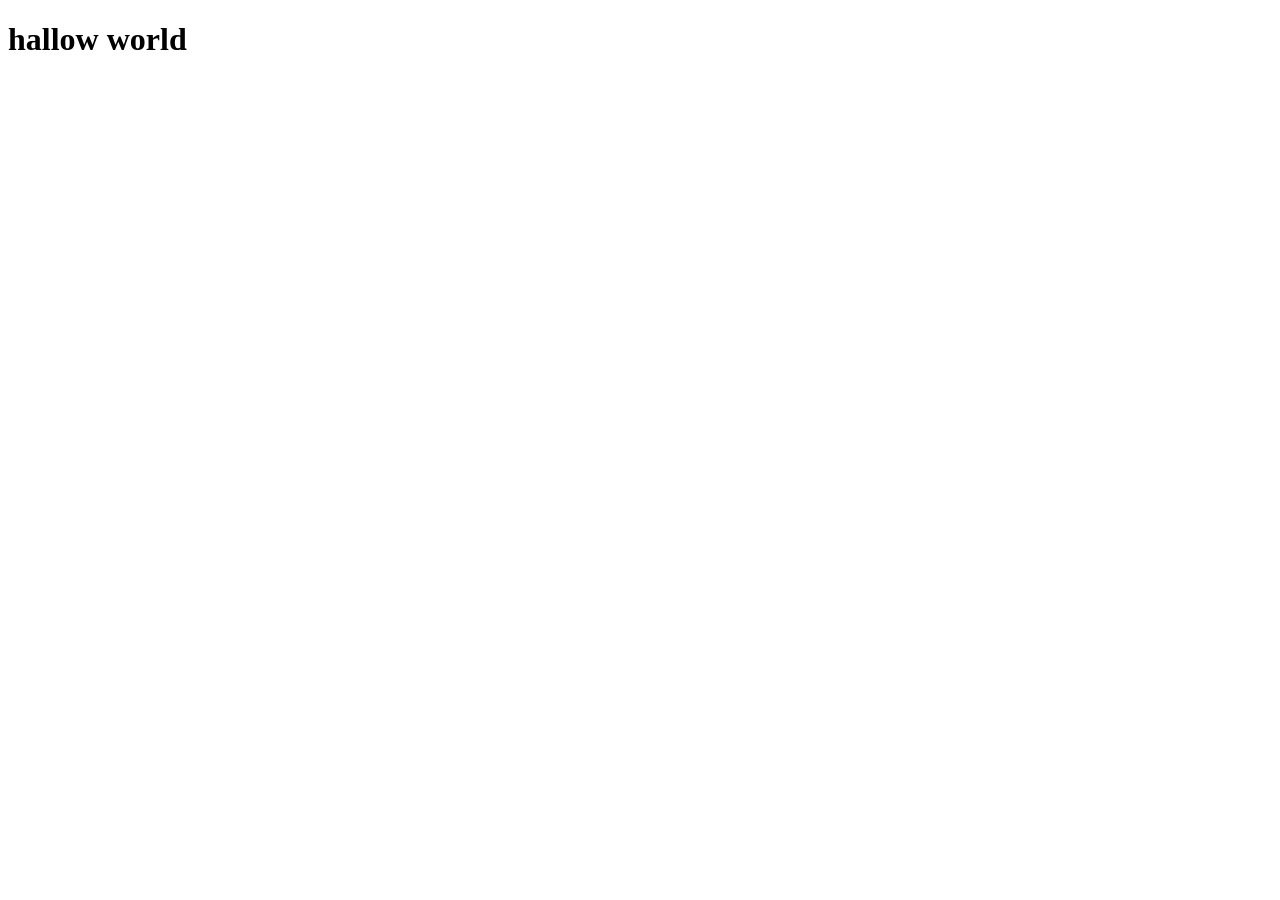
==== index.html @ f66acc3c "null" ====
<!DOCTYPE html>
<html lang="en">
<head>
    <meta charset="UTF-8">
    <meta name="viewport" content="width=device-width, initial-scale=1.0">
    <title>Document</title>
</head>
<body>
    <h1>hallow world
    </h1>
</body>
</html>
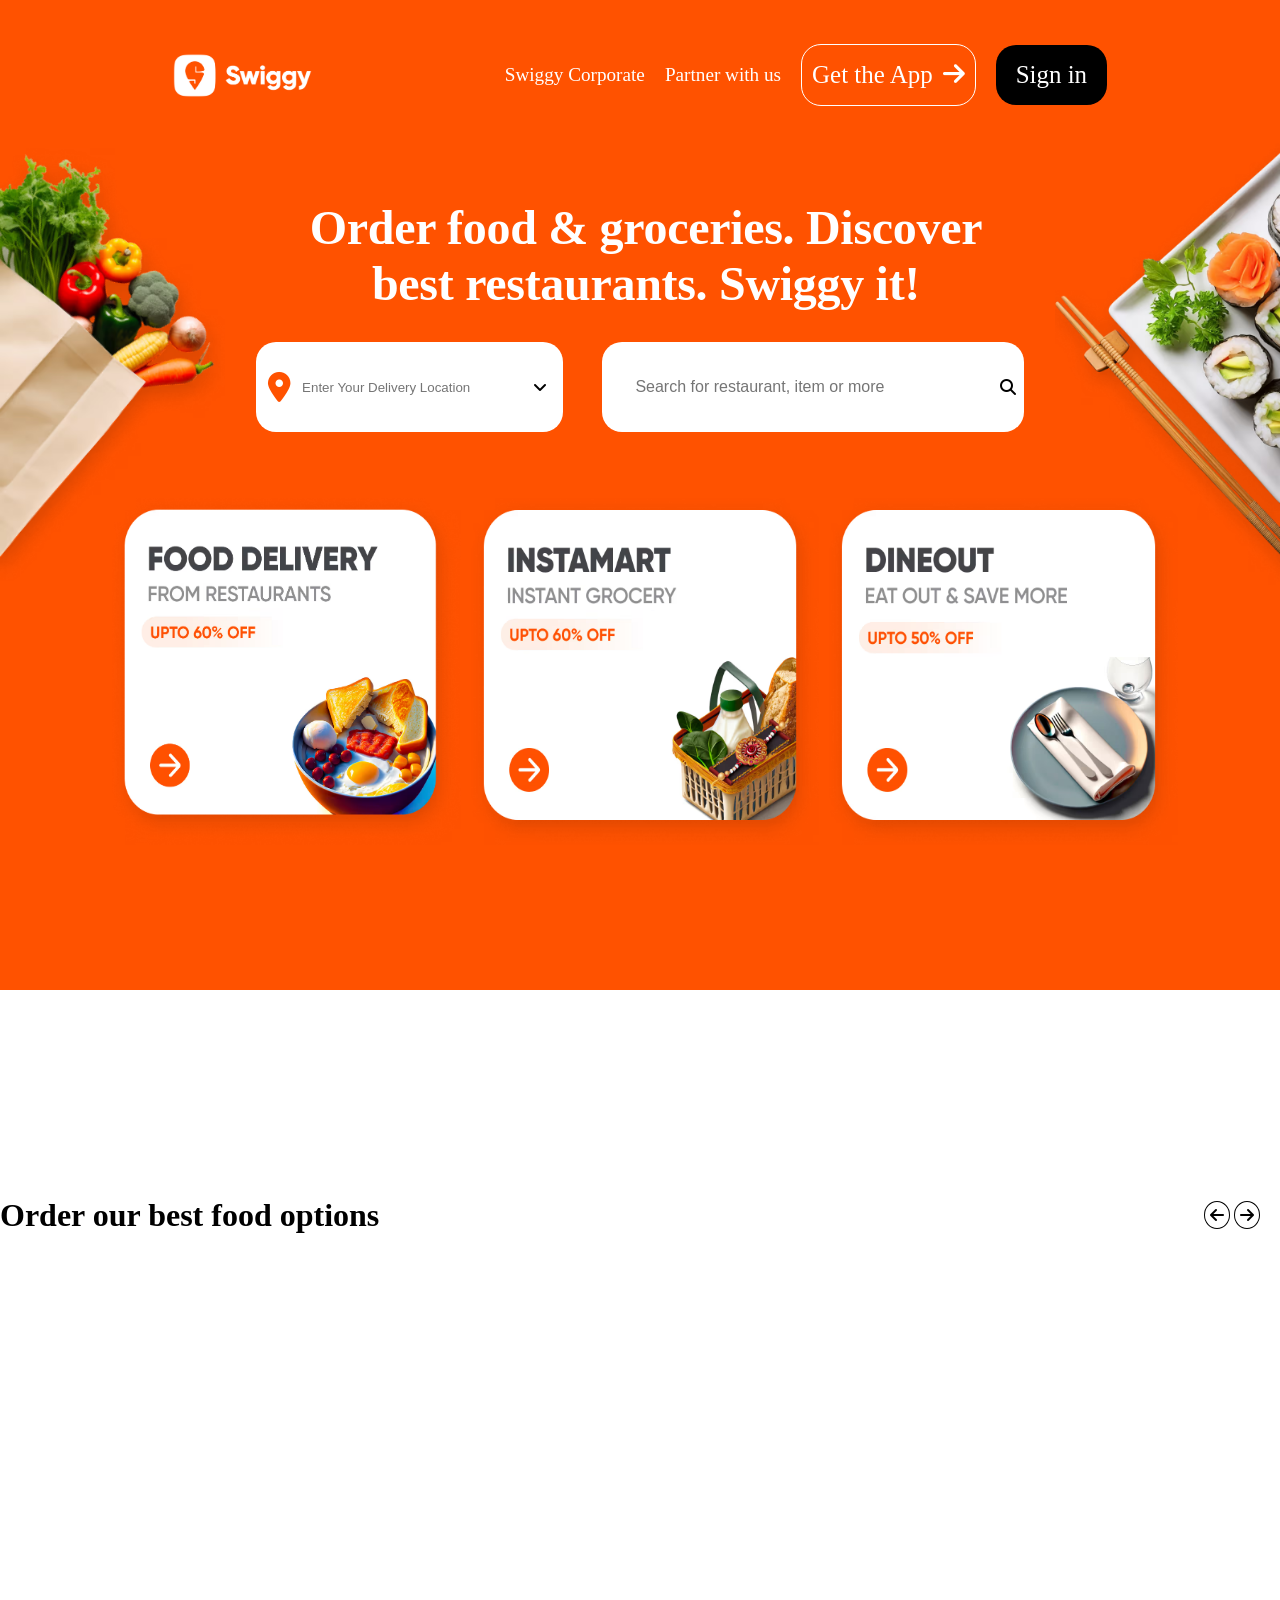
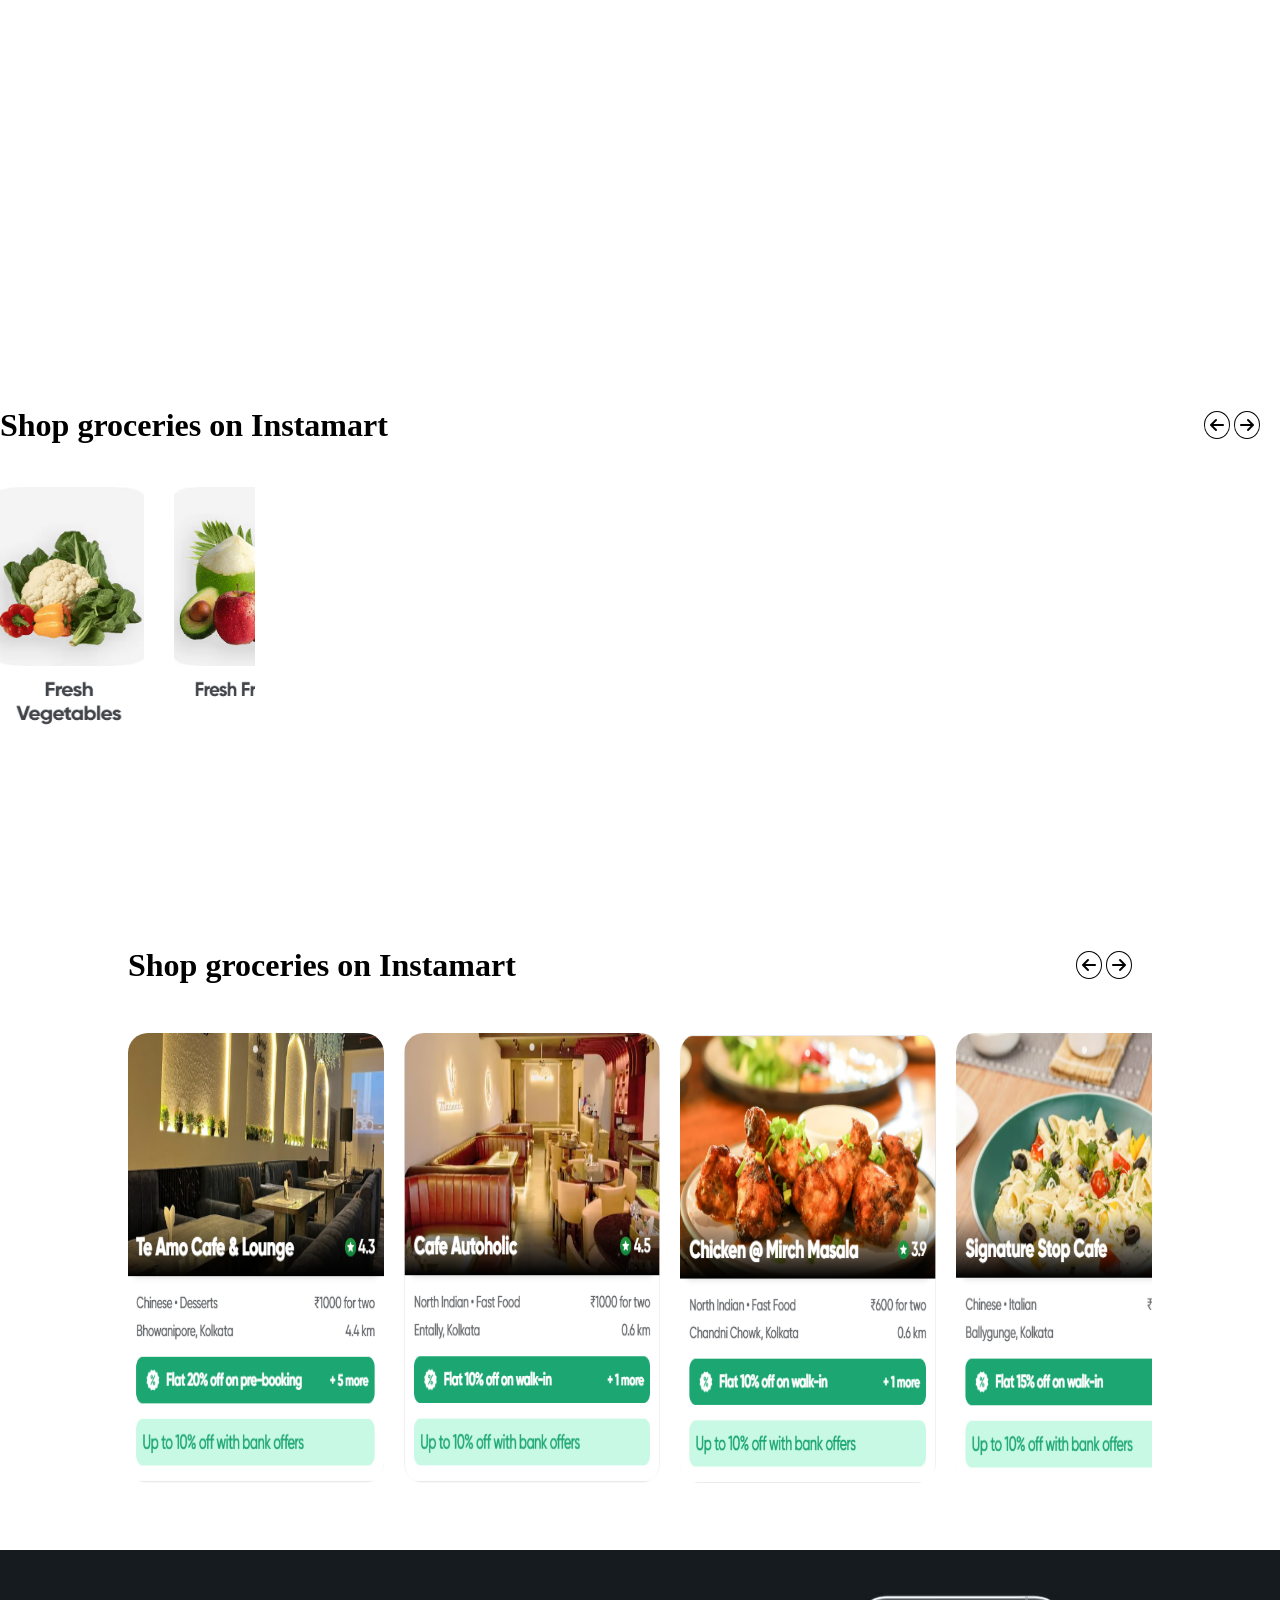
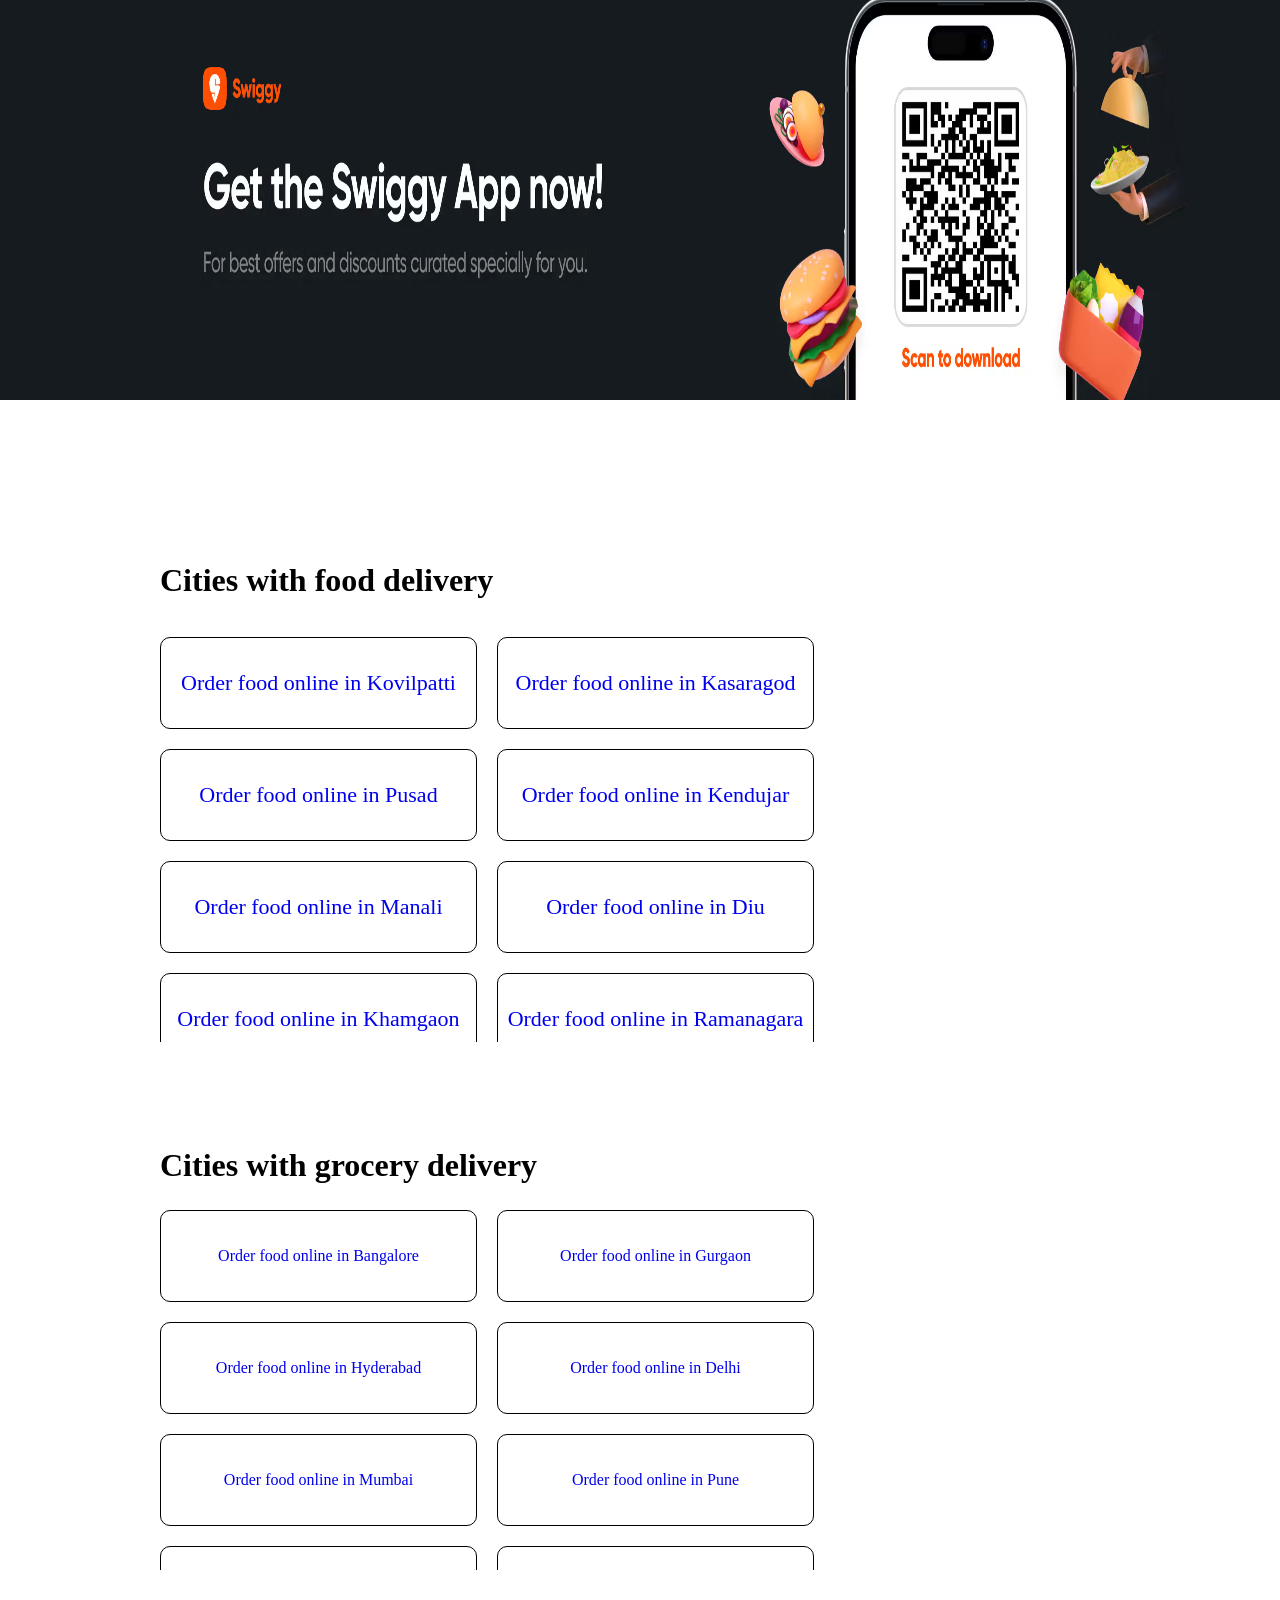
==== commit 1ed4cb87: "update" ====
--- a/index.html
+++ b/index.html
@@ -1,12 +1,1586 @@
 <!DOCTYPE html>
 <html lang="en">
+
 <head>
     <meta charset="UTF-8">
     <meta name="viewport" content="width=device-width, initial-scale=1.0">
-    <title>Document</title>
+    <title>Home page</title>
+    <link rel="stylesheet" href="Style.css">
+    <link rel="stylesheet" href="https://cdnjs.cloudflare.com/ajax/libs/font-awesome/6.7.2/css/all.min.css"
+        integrity="sha512-Evv84Mr4kqVGRNSgIGL/F/aIDqQb7xQ2vcrdIwxfjThSH8CSR7PBEakCr51Ck+w+/U6swU2Im1vVX0SVk9ABhg=="
+        crossorigin="anonymous" referrerpolicy="no-referrer" />
 </head>
+
 <body>
-    <h1>hallow world
-    </h1>
+    <header>
+        <div class="nav">
+            <a href="">
+                <div class="index_nav_left">
+                    <img src="Image1/swiggy_logo_white.avif" alt="swiggy_logo">
+                </div>
+                <div class="index_nav_right">
+                    <a href="#Swiggy Corporate">Swiggy Corporate</a>
+                    <a href="#Partner with us">Partner with us</a>
+                    <a href="" id="index_nav_right_left_1">Get the App <span id="index_nav_right_right_1"><i
+                                class="fa-solid fa-arrow-right"></i></span></a>
+                    <a href="" id="index_nav_right_2">Sign in</a>
+                </div>
+            </a>
+        </div>
+        <div class="main_containt">
+            <div class="main_containt_1">
+                Order food & groceries. Discover best restaurants. Swiggy it!
+            </div>
+
+        </div>
+        <div class="main_container">
+            <div class="main_container_left">
+                <div class="main_container_left1_logo">
+                    <i class="fa-solid fa-location-dot"></i>
+                </div>
+                <div class="main_container_left2">
+                    <input type="text" placeholder="Enter Your Delivery Location">
+                </div>
+                <div class="main_container_left3">
+                    <i class="fa-solid fa-angle-down"></i>
+                </div>
+
+            </div>
+            <div class="main_container_right">
+                <div class="main_contaier_right_left">
+                    <a href="#"><input type="text" placeholder="Search for restaurant, item or more"></a>
+                </div>
+                <div class="main_contaier_right_right">
+                    <i class="fa-solid fa-magnifying-glass"></i>
+                </div>
+            </div>
+        </div>
+        <div class="header_down_main_container">
+            <a href="#">
+                <div class="header_down_container1">
+                    <img src="Image1/Food delevery1.avif" alt="Food delevery">
+                </div>
+            </a>
+            <a href="#">
+                <div class="header_down_container2">
+                    <img src="Image1/Instamart.avif" alt="Instamart">
+                </div>
+            </a>
+            <a href="#">
+                <div class="header_down_container3">
+                    <img src="Image1/Dineout.avif" alt="Dineout">
+                </div>
+            </a>
+
+        </div>
+        <div class="header_main">
+            <div class="header_main_left">
+                <img src="Image1/Header-main1.avif" alt="header_main_left">
+            </div>
+            <div class="header_main_right">
+                <img src="Image1/Header-main2.avif" alt="header_main-right">
+            </div>
+        </div>
+    </header>
+    <div class="order">
+        <div class="order_our">
+            <div class="order_our_left">
+                <h1>Order our best food options</h1>
+            </div>
+            <div class="order_our_right">
+                <span id="order_our_right_left"><i class="fa-solid fa-arrow-left"></i></span>
+                <span id="order_our_right_right"><i class="fa-solid fa-arrow-right"></i></span>
+
+            </div>
+        </div>
+        <div class="product">
+            <div class="product1">
+                <a href="#">
+                    <div class="dessert">
+                        <img src="Image1/Desserts.jpg" alt="Desserts">
+                    </div>
+                </a>
+                <a href="#">
+                    <div class="biriyani">
+                        <img src="Image1/Biriyani.jpg" alt="Biriyari">
+                    </div>
+                </a>
+                <a href="#">
+                    <div class="Rolls">
+                        <img src="Image1/Rolls.jpg" alt="Rools">
+                    </div>
+                </a>
+                <a href="#">
+                    <div class="Chisnis">
+                        <img src="Image1/Chinese.jpg" alt="Chisnis">
+                    </div>
+                </a>
+                <a href="#">
+                    <div class="cake">
+                        <img src="Image1/Cake.png" alt="cake">
+                    </div>
+                </a>
+                <a href="#">
+                    <div class="pizza">
+                        <img src="Image1/Pizza.png" alt="pizza">
+                    </div>
+                </a>
+                <a href="#">
+                    <div class="north_indian">
+                        <img src="Image1/North_Indian.png" alt="north_indian">
+                    </div>
+                </a>
+                <a href="#">
+                    <div class="south_indian">
+                        <img src="Image1/South_Indian.png" alt="south_indian">
+                    </div>
+                </a>
+                <a href="#">
+                    <div class="burger">
+                        <img src="Image1/Burger.jpg" alt="burger">
+                    </div>
+                </a>
+                <a href="#">
+                    <div class="shawarma">
+                        <img src="Image1/shawarma.png" alt="shawarma">
+                    </div>
+                </a>
+
+            </div>
+            <div class="product2">
+                <a href="#">
+                    <div class="Ice_Cream">
+                        <img src="Image1/Ice_Cream.png" alt="Ice_Cream">
+                    </div>
+                </a>
+                <a href="#">
+                    <div class="momo">
+                        <img src="Image1/Momo.png" alt="momo">
+                    </div>
+                </a>
+                <a href="#">
+                    <div class="pasta">
+                        <img src="Image1/Pasta.png" alt="pasta">
+                    </div>
+                </a>
+                <a href="#">
+                    <div class="paratha">
+                        <img src="Image1/Paratha.png" alt="paratha">
+                    </div>
+                </a>
+                <a href="#">
+                    <div class="dosa">
+                        <img src="Image1/Dosa.png" alt="dosa">
+                    </div>
+                </a>
+                <a href="#">
+                    <div class="salad">
+                        <img src="Image1/Salad.png" alt="salad">
+                    </div>
+                </a>
+                <a href="#">
+                    <div class="kachdi">
+                        <img src="Image1/Khachdi.jpg" alt="kachdi">
+                    </div>
+                </a>
+                <a href="#">
+                    <div class="vada">
+                        <img src="Image1/Vada.jpg" alt="vada">
+                    </div>
+                </a>
+                <a href="#">
+                    <div class="idli">
+                        <img src="Image1/Idli.png" alt="idli">
+                    </div>
+                </a>
+                <a href="#">
+                    <div class="rasgulla">
+                        <img src="Image1/Rasgulla.png" alt="rasgulla">
+                    </div>
+                </a>
+            </div>
+
+        </div>
+    </div>
+    <div class="shop">
+        <div class="shop_groceries">
+            <div class="shop_groceries_left">
+                <h1>Shop groceries on Instamart</h1>
+            </div>
+            <div class="shop_groceries_right">
+                <span id="shop_groceries_right_left"><i class="fa-solid fa-arrow-left"></i></span>
+                <span id="shop_groceries_right_right"><i class="fa-solid fa-arrow-right"></i></span>
+            </div>
+        </div>
+        <div class="instamart">
+            <div class="instamart_1">
+                <a href="#">
+                    <div class="fresh_vegetables">
+                        <img src="Image2/Fresh_vegetables.png" alt="fresh_vegetables">
+                    </div>
+                </a>
+                <a href="#">
+                    <div class="fresh_fruits">
+                        <img src="Image2/Fresh_fruits.png" alt="fresh_fruits">
+                    </div>
+                </a>
+                <a href="#">
+                    <div class="dairy_bread_and_eggs">
+                        <img src="Image2/Dairy_bread_and_eggs.png" alt="dairy_bread_and_eggs">
+                    </div>
+                </a>
+                <a href="#">
+                    <div class="rice_atta_and_dals">
+                        <img src="Image2/Rice_atta_and_dals.png" alt="rice_atta_and_dals">
+                    </div>
+                </a>
+                <a href="#">
+                    <div class="masalas_and_dry_fruits">
+                        <img src="Image2/Masalas_and_dry_fruits.png" alt="masalas_and_dry_fruits">
+                    </div>
+                </a>
+                <a href="#">
+                    <div class="oils_and_ghee">
+                        <img src="Image2/Oils_and_ghee.png" alt="oils_and_ghee">
+                    </div>
+                </a>
+                <a href="#">
+                    <div class="munchies">
+                        <img src="Image2/Munchies.png" alt="munchies">
+                    </div>
+                </a>
+                <a href="#">
+                    <div class="sweet_tooth">
+                        <img src="Image2/Sweet_tooth.png" alt="sweet_tooth">
+                    </div>
+                </a>
+                <a href="#">
+                    <div class="cold_drinks_and_juices">
+                        <img src="Image2/Cold_drinks_and_juices.png" alt="cold_drinks_and_juices">
+                    </div>
+                </a>
+                <a href="#">
+                    <div class="biscuits_and_cakes">
+                        <img src="Image2/Biscuits_and_cakes.png" alt="biscuits_and_cakes">
+                    </div>
+                </a>
+                <a href="#">
+                    <div class="instant_and_frozen_food">
+                        <img src="Image2/Instant_and_frozen_food.png" alt="instant_and_frozen_food">
+                    </div>
+                </a>
+                <a href="#">
+                    <div class="meat_and_seafood">
+                        <img src="Image2/Meat_and_seafood.png" alt="meat_and_seafood">
+                    </div>
+                </a>
+                <a href="#">
+                    <div class="cereals_and_breakfast">
+                        <img src="Image2/Cereals_and_breakfast.png" alt="cereals_and_breakfast">
+                    </div>
+                </a>
+                <a href="#">
+                    <div class="sauces_and_spreads">
+                        <img src="Image2/Sauces_and_spreads.png" alt="sauces_and_spreads">
+                    </div>
+                </a>
+                <a href="#">
+                    <div class="tea_coffee_and_more cooon">
+                        <img src="Image2/Tea_coffee_and_more.png" alt="tea_coffee_and_more">
+                    </div>
+                </a>
+                <a href="#">
+                    <div class="cleaning_essentials">
+                        <img src="Image2/Cleaning_essentials.png" alt="cleaning_essentials">
+                    </div>
+                </a>
+                <a href="#">
+                    <div class="pharma_and_hygiene">
+                        <img src="Image2/Pharma_and_hygiene.png" alt="pharma_and_hygiene">
+                    </div>
+                </a>
+                <a href="#">
+                    <div class="bath_body_and_hair">
+                        <img src="Image2/Bath_body_and_hair.png" alt="bath_body_and_hair">
+                    </div>
+                </a>
+                <a href="#">
+                    <div class="paan_corner">
+                        <img src="Image2/Paan_corner.png" alt="paan_corner">
+                    </div>
+                </a>
+                <a href="#">
+                    <div class="home_and_kitchen">
+                        <img src="Image2/Home_and_kitchen.png" alt="home_and_kitchen">
+                    </div>
+                </a>
+                <a href="#">
+                    <div class="office_and_electricals">
+                        <img src="Image2/Office_and_electricals.png" alt="office_and_electricals">
+                    </div>
+                </a>
+                <a href="#">
+                    <div class="baby_care">
+                        <img src="Image2/baby_care.png" alt="baby_care">
+                    </div>
+                </a>
+                <a href="#">
+                    <div class="pet_supplies">
+                        <img src="Image2/pet_supplies.png" alt="pet_supplies">
+                    </div>
+                </a>
+                <a href="#">
+                    <div class="beauty_and_grooming">
+                        <img src="Image2/Beauty_and_grooming.png" alt="beauty_and_grooming">
+                    </div>
+                </a>
+            </div>
+        </div>
+    </div>
+    <div class="discover">
+        <div class="restaurants">
+            <div class="discover_best">
+                <div class="discover_best_left">
+                    <h1>Shop groceries on Instamart</h1>
+                </div>
+                <div class="discover_best_right">
+                    <span id="discover_best_right_left"><i class="fa-solid fa-arrow-left"></i></span>
+                    <span id="discover_best_right_right"><i class="fa-solid fa-arrow-right"></i></span>
+                </div>
+            </div>
+            <div class="doneout">
+
+                <div class="dineout_1">
+                    <a href="#">
+                        <div class="te_amo_cafe_lounge">
+                            <img src="Image3/te_amo_cafe&lounge.png" alt="te_amo_cafe_lounge">
+                        </div>
+                    </a>
+                    <a href="#">
+                        <div class="cafe_autoholic">
+                            <img src="Image3/cafe_autoholic.png" alt="cafe_autoholic">
+                        </div>
+                    </a>
+                    <a href="#">
+                        <div class="chicken_mirch_masala">
+                            <img src="Image3/chicken@mirch_masala.png" alt="chicken_mirch_masala">
+                        </div>
+                    </a>
+                    <a href="#">
+                        <div class="signature_stop_cafe">
+                            <img src="Image3/signature_stop_cafe.png" alt="signature_stop_cafe">
+                        </div>
+                    </a>
+                    <a href="#">
+                        <div class="wokao">
+                            <img src="Image3/wokao.png" alt="wokao">
+                        </div>
+                    </a>
+                    <a href="#">
+                        <div class="usha_dawn_of_bengali">
+                            <img src="Image3/usha_dawn_of_bengali.png" alt="usha_dawn_of_bengali">
+                        </div>
+                    </a>
+                    <a href="#">
+                        <div class="ali_one_restaurant">
+                            <img src="Image3/ali_one_restaurant.png" alt="ali_one_restaurant">
+                        </div>
+                    </a>
+                    <a href="#">
+                        <div class="the_sugarr_and_spice">
+                            <img src="Image3/the_sugarr_and_spice.png" alt="the_sugarr_and_spice">
+                        </div>
+                    </a>
+                    <a href="#">
+                        <div class="burgerizzer">
+                            <img src="Image3/burgerizzer.png" alt="burgerizzer">
+                        </div>
+                    </a>
+                    <a href="#">
+                        <div class="nyc_times_square">
+                            <img src="Image3/nyc_times_square.png" alt="nyc_times_square">
+                        </div>
+                    </a>
+                    <a href="#">
+                        <div class="tall_tales">
+                            <img src="Image3/yail_tales.png" alt="tall_tales">
+                        </div>
+                    </a>
+                    <a href="#">
+                        <div class="hola">
+                            <img src="Image3/hola.png" alt="hola">
+                        </div>
+                    </a>
+                    <a href="#">
+                        <div class="lenin_crusises">
+                            <img src="Image3/lenin_crusises.png" alt="lenin_crusises">
+                        </div>
+                    </a>
+                    <a href="#">
+                        <div class="panvham_er_adday">
+                            <img src="Image3/panvham_er_adday.png" alt="panvham_er_adday">
+                        </div>
+                    </a>
+                    <a href="#">
+                        <div class="vedanta">
+                            <img src="Image3/vedanta.png" alt="vedanta">
+                        </div>
+                    </a>
+                    <a href="#">
+                        <div class="zahtar">
+                            <img src="Image3/zahtar.png" alt="zahtar">
+                        </div>
+                    </a>
+                    <a href="#">
+                        <div class="spice_it_idis_hote">
+                            <img src="Image3/spice_it_idis_hotel.png" alt="spice_it_idis_hote">
+                        </div>
+                    </a>
+                    <a href="#">
+                        <div class="afterhours_pub">
+                            <img src="Image3/afterhours_pub.png" alt="afterhours_pub">
+                        </div>
+                    </a>
+                    <a href="#">
+                        <div class="rendezbous_hotel_monotel">
+                            <img src="Image3/rendezbous_hotel_monotel.png" alt="rendezbous_hotel_monotel">
+                        </div>
+                    </a>
+                    <a href="#">
+                        <div class="vertex_fairfieid_by_marriott">
+                            <img src="Image3/vertex_fairfieid_by_marriott.png" alt="vertex_fairfieid_by_marriott">
+                        </div>
+                    </a>
+                    <a href="#">
+                        <div class="fiy_kouzina">
+                            <img src="Image3/fiy_kouzina.png" alt="fiy_kouzina">
+                        </div>
+                    </a>
+                    <a href="#">
+                        <div class="la_poinoz_pizza">
+                            <img src="Image3/la_poino'z_pizza.png" alt="la_poinoz_pizza">
+                        </div>
+                    </a>
+                    <a href="#">
+                        <div class="masala_wok_bar_kitchen">
+                            <img src="Image3/masala_wok_bar&kitchen.png" alt="masala_wok_bar_kitchen">
+                        </div>
+                    </a>
+                    <a href="#">
+                        <div class="pa_pa_ya">
+                            <img src="Image3/pa_pa_ya.png" alt="pa_pa_ya">
+                        </div>
+                    </a>
+                    <a href="#">
+                        <div class="tasty_treat">
+                            <img src="Image3/tasty_treat.png" alt="tasty_treat">
+                        </div>
+                    </a>
+                    <a href="#">
+                        <div class="momo_raja">
+                            <img src="Image3/momo_raja.png" alt="momo_raja">
+                        </div>
+                    </a>
+                    <a href="#">
+                        <div class="craft_coffee_experience">
+                            <img src="Image3/craft_coffee_experience.png" alt="craft_coffee_experience">
+                        </div>
+                    </a>
+                    <a href="#">
+                        <div class="the_buffelt">
+                            <img src="Image3/the_buffelt.png" alt="the_buffelt">
+                        </div>
+                    </a>
+                    <a href="#">
+                        <div class="aami_bangali">
+                            <img src="Image3/aami_bangali.png" alt="aami_bangali">
+                        </div>
+                    </a>
+                    <a href="#">
+                        <div class="pawan_putra">
+                            <img src="Image3/pawan_putra.png" alt="pawan_putra">
+                        </div>
+                    </a>
+
+                </div>
+            </div>
+        </div>
+    </div>
+    <div class="App_download_banner">
+        <img src="Image1/App_download_banner.avif" alt="App_download_banner">
+    </div>
+    <div class="food_delivery">
+        <div class="food_delivery_top">
+            <h1>Cities with food delivery</h1>
+        </div>
+        <div class="food_delivery_buttom">
+            <!-- <a href="#"><div class="food_delivery_buttom_container">Order food online in Bangalore</div></a>
+            <a href="#"><div class="food_delivery_buttom_container">Order food online in Gurgaon</div></a>
+            <a href="#"><div class="food_delivery_buttom_container">Order food online in Hyderabad</div></a>
+            <a href="#"><div class="food_delivery_buttom_container">Order food online in Delhi</div></a>
+            <a href="#"><div class="food_delivery_buttom_container">Order food online in Mumbai</div></a>
+            <a href="#"><div class="food_delivery_buttom_container">Order food online in Pune</div></a>
+            <a href="#"><div class="food_delivery_buttom_container">Order food online in Kolkata</div></a>
+            <a href="#"><div class="food_delivery_buttom_container">Order food online in Chennai</div></a>
+            <a href="#"><div class="food_delivery_buttom_container">Order food online in Ahmedabad</div></a>
+            <a href="#"><div class="food_delivery_buttom_container">Order food online in Chandigarh</div></a>
+            <a href="#"><div class="food_delivery_buttom_container">Order food online in Jaipur</div></a>
+            <a href="#"><div class="food_delivery_buttom_container">Order food online in Coimbatare</div></a>
+            <a href="#"><div class="food_delivery_buttom_container">Order food online in kochi</div></a>
+            <a href="#"><div class="food_delivery_buttom_container">Order food online in lucknow</div></a>
+            <a href="#"><div class="food_delivery_buttom_container">Order food online in Nagpur</div></a>
+            <a href="#"><div class="food_delivery_buttom_container">Order food online in Vadodara</div></a>
+            <a href="#"><div class="food_delivery_buttom_container">Order food online in Indore</div></a>
+            <a href="#"><div class="food_delivery_buttom_container">Order food online in Guwahati</div></a>
+            <a href="#"><div class="food_delivery_buttom_container">Order food online in Vizag</div></a>
+            <a href="#"><div class="food_delivery_buttom_container">Order food online in Surat</div></a>
+            <a href="#"><div class="food_delivery_buttom_container">Order food online in Dehradun</div></a>
+            <a href="#"><div class="food_delivery_buttom_container">Order food online in Nodia</div></a>
+            <a href="#"><div class="food_delivery_buttom_container">Order food online in Ludhiana</div></a>
+            <a href="#"><div class="food_delivery_buttom_container">Order food online in Trichy</div></a>
+            <a href="#"><div class="food_delivery_buttom_container">Order food online in Vajayawada</div></a>
+            <a href="#"><div class="food_delivery_buttom_container">Order food online in Kanpur</div></a>
+            <a href="#"><div class="food_delivery_buttom_container">Order food online in Mysore</div></a>
+            <a href="#"><div class="food_delivery_buttom_container">Order food online in Nashik</div></a>
+            <a href="#"><div class="food_delivery_buttom_container">Order food online in Udaipur</div></a>
+            <a href="#"><div class="food_delivery_buttom_container">Order food online in Pondicherry</div></a>
+            <a href="#"><div class="food_delivery_buttom_container">Order food online in Agra</div></a>
+            <a href="#"><div class="food_delivery_buttom_container">Order food online in Aurangabad</div></a>
+            <a href="#"><div class="food_delivery_buttom_container">Order food online in Jalandhar</div></a>
+            <a href="#"><div class="food_delivery_buttom_container">Order food online in Kota</div></a>
+            <a href="#"><div class="food_delivery_buttom_container">Order food online in Madurai</div></a>
+            <a href="#"><div class="food_delivery_buttom_container">Order food online in Allahabad</div></a>
+            <a href="#"><div class="food_delivery_buttom_container">Order food online in Manipal</div></a>
+            <a href="#"><div class="food_delivery_buttom_container">Order food online in Amritsa</div></a>
+            <a href="#"><div class="food_delivery_buttom_container">Order food online in Bareilly</div></a>
+            <a href="#"><div class="food_delivery_buttom_container">Order food online in Meerut</div></a>
+            <a href="#"><div class="food_delivery_buttom_container">Order food online in Bhopal</div></a>
+            <a href="#"><div class="food_delivery_buttom_container">Order food online in Ooty</div></a>
+            <a href="#"><div class="food_delivery_buttom_container">Order food online in Bhubaneswar</div></a>
+            <a href="#"><div class="food_delivery_buttom_container">Order food online in Raipur</div></a>
+            <a href="#"><div class="food_delivery_buttom_container">Order food online in Bikaner</div></a>
+            <a href="#"><div class="food_delivery_buttom_container">Order food online in Rajkot</div></a>
+            <a href="#"><div class="food_delivery_buttom_container">Order food online in Kozhikode</div></a>
+            <a href="#"><div class="food_delivery_buttom_container">Order food online in Contral Goa</div></a>
+            <a href="#"><div class="food_delivery_buttom_container">Order food online in Sirsa</div></a>
+            <a href="#"><div class="food_delivery_buttom_container">Order food online in Gwalior</div></a>
+            <a href="#"><div class="food_delivery_buttom_container">Order food online in Thrissur</div></a>
+            <a href="#"><div class="food_delivery_buttom_container">Order food online in Kharagpur</div></a>
+            <a href="#"><div class="food_delivery_buttom_container">Order food online in Tirupati</div></a>
+            <a href="#"><div class="food_delivery_buttom_container">Order food online in Tirupur</div></a>
+            <a href="#"><div class="food_delivery_buttom_container">Order food online in Vellore</div></a>
+            <a href="#"><div class="food_delivery_buttom_container">Order food online in Thiruvanathapuram</div></a>
+            <a href="#"><div class="food_delivery_buttom_container">Order food online in Warangol</div></a>
+            <a href="#"><div class="food_delivery_buttom_container">Order food online in Varanasi</div></a>
+            <a href="#"><div class="food_delivery_buttom_container">Order food online in Mangaluru</div></a>
+            <a href="#"><div class="food_delivery_buttom_container">Order food online in Patna</div></a>
+            <a href="#"><div class="food_delivery_buttom_container">Order food online in Ranchi</div></a>
+            <a href="#"><div class="food_delivery_buttom_container">Order food online in Faridabad</div></a>
+            <a href="#"><div class="food_delivery_buttom_container">Order food online in Guntur</div></a>
+            <a href="#"><div class="food_delivery_buttom_container">Order food online in Ujjani</div></a>
+            <a href="#"><div class="food_delivery_buttom_container">Order food online in Patiala</div></a>
+            <a href="#"><div class="food_delivery_buttom_container">Order food online in karnal</div></a>
+            <a href="#"><div class="food_delivery_buttom_container">Order food online in Kakinada</div></a>
+            <a href="#"><div class="food_delivery_buttom_container">Order food online in Rajahmundry</div></a>
+            <a href="#"><div class="food_delivery_buttom_container">Order food online in Bilaspur</div></a>
+            <a href="#"><div class="food_delivery_buttom_container">Order food online in Bhilai</div></a>
+            <a href="#"><div class="food_delivery_buttom_container">Order food online in Anand</div></a>
+            <a href="#"><div class="food_delivery_buttom_container">Order food online in Bhavnagar</div></a>
+            <a href="#"><div class="food_delivery_buttom_container">Order food online in Jammu</div></a>
+            <a href="#"><div class="food_delivery_buttom_container">Order food online in Muktsar</div></a>
+            <a href="#"><div class="food_delivery_buttom_container">Order food online in Panipat</div></a>
+            <a href="#"><div class="food_delivery_buttom_container">Order food online in Jamshedpur</div></a>
+            <a href="#"><div class="food_delivery_buttom_container">Order food online in Dhanbad</div></a>
+            <a href="#"><div class="food_delivery_buttom_container">Order food online in Bokaro</div></a>
+            <a href="#"><div class="food_delivery_buttom_container">Order food online in Hubli</div></a>
+            <a href="#"><div class="food_delivery_buttom_container">Order food online in Belgaum</div></a>
+            <a href="#"><div class="food_delivery_buttom_container">Order food online in Jabalpur</div></a>
+            <a href="#"><div class="food_delivery_buttom_container">Order food online in Bokaro</div></a>
+            <a href="#"><div class="food_delivery_buttom_container">Order food online in Hubli</div></a>
+            <a href="#"><div class="food_delivery_buttom_container">Order food online in Beligaum</div></a>
+            <a href="#"><div class="food_delivery_buttom_container">Order food online in Jodhpur</div></a>
+            <a href="#"><div class="food_delivery_buttom_container">Order food online in Ajmer</div></a>
+            <a href="#"><div class="food_delivery_buttom_container">Order food online in Jhansi</div></a>
+            <a href="#"><div class="food_delivery_buttom_container">Order food online in Gorakhpur</div></a>
+            <a href="#"><div class="food_delivery_buttom_container">Order food online in Thanjavur</div></a>
+            <a href="#"><div class="food_delivery_buttom_container">Order food online in Erode</div></a>
+            <a href="#"><div class="food_delivery_buttom_container">Order food online in Nellore</div></a>
+            <a href="#"><div class="food_delivery_buttom_container">Order food online in Rourkela</div></a>
+            <a href="#"><div class="food_delivery_buttom_container">Order food online in Anantapur</div></a>
+            <a href="#"><div class="food_delivery_buttom_container">Order food online in Kurnool</div></a>
+            <a href="#"><div class="food_delivery_buttom_container">Order food online in Ahmednagar</div></a>
+            <a href="#"><div class="food_delivery_buttom_container">Order food online in Phagwara</div></a>
+            <a href="#"><div class="food_delivery_buttom_container">Order food online in Ambala</div></a>
+            <a href="#"><div class="food_delivery_buttom_container">Order food online in Ballari</div></a>
+            <a href="#"><div class="food_delivery_buttom_container">Order food online in Saharanpur</div></a>
+            <a href="#"><div class="food_delivery_buttom_container">Order food online in Tirunelveli</div></a>
+            <a href="#"><div class="food_delivery_buttom_container">Order food online in Bathinda</div></a>
+            <a href="#"><div class="food_delivery_buttom_container">Order food online in Mathura</div></a>
+            <a href="#"><div class="food_delivery_buttom_container">Order food online in Haridwar</div></a>
+            <a href="#"><div class="food_delivery_buttom_container">Order food online in Ratnagiri</div></a>
+            <a href="#"><div class="food_delivery_buttom_container">Order food online in Sangli</div></a>
+            <a href="#"><div class="food_delivery_buttom_container">Order food online in Amravari</div></a>
+            <a href="#"><div class="food_delivery_buttom_container">Order food online in Rishikesh</div></a>
+            <a href="#"><div class="food_delivery_buttom_container">Order food online in Nagercoil</div></a>
+            <a href="#"><div class="food_delivery_buttom_container">Order food online in KanyaKumari </div></a>
+            <a href="#"><div class="food_delivery_buttom_container">Order food online in Kadapa</div></a>
+            <a href="#"><div class="food_delivery_buttom_container">Order food online in Nizamabad</div></a>
+            <a href="#"><div class="food_delivery_buttom_container">Order food online in Shivamogga</div></a>
+            <a href="#"><div class="food_delivery_buttom_container">Order food online in Davanagere</div></a>
+            <a href="#"><div class="food_delivery_buttom_container">Order food online in Roorkee</div></a>
+            <a href="#"><div class="food_delivery_buttom_container">Order food online in Nanded</div></a>
+            <a href="#"><div class="food_delivery_buttom_container">Order food online in Rewa</div></a>
+            <a href="#"><div class="food_delivery_buttom_container">Order food online in Satna</div></a>
+            <a href="#"><div class="food_delivery_buttom_container">Order food online in Shimla</div></a>
+            <a href="#"><div class="food_delivery_buttom_container">Order food online in Muzaffarpur</div></a>
+            <a href="#"><div class="food_delivery_buttom_container">Order food online in Valsad</div></a>
+            <a href="#"><div class="food_delivery_buttom_container">Order food online in Vapi</div></a>
+            <a href="#"><div class="food_delivery_buttom_container">Order food online in Chhapra</div></a>
+            <a href="#"><div class="food_delivery_buttom_container">Order food online in Dharamshala</div></a>
+            <a href="#"><div class="food_delivery_buttom_container">Order food online in Kollam</div></a>
+            <a href="#"><div class="food_delivery_buttom_container">Order food online in Silchar</div></a>
+            <a href="#"><div class="food_delivery_buttom_container">Order food online in Alappuzha</div></a>
+            <a href="#"><div class="food_delivery_buttom_container">Order food online in Sonipat</div></a>
+            <a href="#"><div class="food_delivery_buttom_container">Order food online in Rohtak</div></a>
+            <a href="#"><div class="food_delivery_buttom_container">Order food online in Mehsana</div></a>
+            <a href="#"><div class="food_delivery_buttom_container">Order food online in Kullu</div></a>
+            <a href="#"><div class="food_delivery_buttom_container">Order food online in Dhule</div></a>
+            <a href="#"><div class="food_delivery_buttom_container">Order food online in Dharwad</div></a>
+            <a href="#"><div class="food_delivery_buttom_container">Order food online in Latur</div></a>
+            <a href="#"><div class="food_delivery_buttom_container">Order food online in Vizianagaram</div></a>
+            <a href="#"><div class="food_delivery_buttom_container">Order food online in Khammam</div></a>
+            <a href="#"><div class="food_delivery_buttom_container">Order food online in Hampi</div></a>
+            <a href="#"><div class="food_delivery_buttom_container">Order food online in Nainital</div></a>
+            <a href="#"><div class="food_delivery_buttom_container">Order food online in Akola</div></a>
+            <a href="#"><div class="food_delivery_buttom_container">Order food online in Kalaburagi</div></a>
+            <a href="#"><div class="food_delivery_buttom_container">Order food online in Gaya</div></a>
+            <a href="#"><div class="food_delivery_buttom_container">Order food online in Muzzaffamagar</div></a>
+            <a href="#"><div class="food_delivery_buttom_container">Order food online in Dewas</div></a>
+            <a href="#"><div class="food_delivery_buttom_container">Order food online in Korba</div></a>
+            <a href="#"><div class="food_delivery_buttom_container">Order food online in Mussoorie</div></a>
+            <a href="#"><div class="food_delivery_buttom_container">Order food online in Jalgaon</div></a>
+            <a href="#"><div class="food_delivery_buttom_container">Order food online in Yamuna Nagar</div></a>
+            <a href="#"><div class="food_delivery_buttom_container">Order food online in Bhagalpur</div></a>
+            <a href="#"><div class="food_delivery_buttom_container">Order food online in Hapur</div></a>
+            <a href="#"><div class="food_delivery_buttom_container">Order food online in Morena</div></a>
+            <a href="#"><div class="food_delivery_buttom_container">Order food online in Hassan</div></a>
+            <a href="#"><div class="food_delivery_buttom_container">Order food online in Hisar</div></a>
+            <a href="#"><div class="food_delivery_buttom_container">Order food online in Godhra</div></a>
+            <a href="#"><div class="food_delivery_buttom_container">Order food online in Kolar</div></a>
+            <a href="#"><div class="food_delivery_buttom_container">Order food online in Rampur</div></a>
+            <a href="#"><div class="food_delivery_buttom_container">Order food online in Sitapur</div></a>
+            <a href="#"><div class="food_delivery_buttom_container">Order food online in Etawah</div></a>
+            <a href="#"><div class="food_delivery_buttom_container">Order food online in Porbandar</div></a>
+            <a href="#"><div class="food_delivery_buttom_container">Order food online in Nadiad</div></a>
+            <a href="#"><div class="food_delivery_buttom_container">Order food online in Sagar</div></a>
+            <a href="#"><div class="food_delivery_buttom_container">Order food online in Morbi</div></a>
+            <a href="#"><div class="food_delivery_buttom_container">Order food online in Chhindwara</div></a>
+            <a href="#"><div class="food_delivery_buttom_container">Order food online in Tumakuru</div></a>
+            <a href="#"><div class="food_delivery_buttom_container">Order food online in Singrauli</div></a>
+            <a href="#"><div class="food_delivery_buttom_container">Order food online in Thoothukudi</div></a>
+            <a href="#"><div class="food_delivery_buttom_container">Order food online in Katni</div></a>
+            <a href="#"><div class="food_delivery_buttom_container">Order food online in Khandwa</div></a>
+            <a href="#"><div class="food_delivery_buttom_container">Order food online in Eluru</div></a>
+            <a href="#"><div class="food_delivery_buttom_container">Order food online in Malappuram</div></a>
+            <a href="#"><div class="food_delivery_buttom_container">Order food online in Dibrugarh</div></a>
+            <a href="#"><div class="food_delivery_buttom_container">Order food online in Deoghar</div></a>
+            <a href="#"><div class="food_delivery_buttom_container">Order food online in Khanna</div></a>
+            <a href="#"><div class="food_delivery_buttom_container">Order food online in Bidar</div></a>
+            <a href="#"><div class="food_delivery_buttom_container">Order food online in Anantnag</div></a>
+            <a href="#"><div class="food_delivery_buttom_container">Order food online in Mandikeri</div></a>
+            <a href="#"><div class="food_delivery_buttom_container">Order food online in Haldwani</div></a>
+            <a href="#"><div class="food_delivery_buttom_container">Order food online in Panchkula</div></a>
+            <a href="#"><div class="food_delivery_buttom_container">Order food online in Farrukhabad</div></a>
+            <a href="#"><div class="food_delivery_buttom_container">Order food online in Malegaon</div></a>
+            <a href="#"><div class="food_delivery_buttom_container">Order food online in Dindihul</div></a>
+            <a href="#"><div class="food_delivery_buttom_container">Order food online in Shahjahanp</div></a>
+            <a href="#"><div class="food_delivery_buttom_container">Order food online in Beed</div></a>
+            <a href="#"><div class="food_delivery_buttom_container">Order food online in Junagadh</div></a>
+            <a href="#"><div class="food_delivery_buttom_container">Order food online in Asansol</div></a>
+            <a href="#"><div class="food_delivery_buttom_container">Order food online in Beawar</div></a>
+            <a href="#"><div class="food_delivery_buttom_container">Order food online in Kishanagarh</div></a>
+            <a href="#"><div class="food_delivery_buttom_container">Order food online in Budhwal</div></a>
+            <a href="#"><div class="food_delivery_buttom_container">Order food online in Pardhani</div></a>
+            <a href="#"><div class="food_delivery_buttom_container">Order food online in Gondia</div></a>
+            <a href="#"><div class="food_delivery_buttom_container">Order food online in Ichalkaranji</div></a>
+            <a href="#"><div class="food_delivery_buttom_container">Order food online in Jalna</div></a>
+            <a href="#"><div class="food_delivery_buttom_container">Order food online in Yavatmal</div></a>
+            <a href="#"><div class="food_delivery_buttom_container">Order food online in Shivpuri</div></a>
+            <a href="#"><div class="food_delivery_buttom_container">Order food online in Moga</div></a>
+            <a href="#"><div class="food_delivery_buttom_container">Order food online in Adohar</div></a>
+            <a href="#"><div class="food_delivery_buttom_container">Order food online in Adoni</div></a>
+            <a href="#"><div class="food_delivery_buttom_container">Order food online in Madanapalle</div></a>
+            <a href="#"><div class="food_delivery_buttom_container">Order food online in Tiruvannamalai</div></a>
+            <a href="#"><div class="food_delivery_buttom_container">Order food online in Satara</div></a>
+            <a href="#"><div class="food_delivery_buttom_container">Order food online in Ambur</div></a>
+            <a href="#"><div class="food_delivery_buttom_container">Order food online in Karimnagar</div></a>
+            <a href="#"><div class="food_delivery_buttom_container">Order food online in Ratlam</div></a>
+            <a href="#"><div class="food_delivery_buttom_container">Order food online in Moradabad</div></a>
+            <a href="#"><div class="food_delivery_buttom_container">Order food online in Machilipatnam</div></a>
+            <a href="#"><div class="food_delivery_buttom_container">Order food online in Ongole</div></a>
+            <a href="#"><div class="food_delivery_buttom_container">Order food online in Kottayam</div></a>
+            <a href="#"><div class="food_delivery_buttom_container">Order food online in Darbhanaga</div></a>
+            <a href="#"><div class="food_delivery_buttom_container">Order food online in Kurukshetra</div></a>
+            <a href="#"><div class="food_delivery_buttom_container">Order food online in Unnao</div></a>
+            <a href="#"><div class="food_delivery_buttom_container">Order food online in Bulandshahr</div></a>
+            <a href="#"><div class="food_delivery_buttom_container">Order food online in Durgapur</div></a>
+            <a href="#"><div class="food_delivery_buttom_container">Order food online in Siliguri</div></a>
+            <a href="#"><div class="food_delivery_buttom_container">Order food online in Pali</div></a>
+            <a href="#"><div class="food_delivery_buttom_container">Order food online in Tadepalligudem</div></a>
+            <a href="#"><div class="food_delivery_buttom_container">Order food online in Ramagundam</div></a>
+            <a href="#"><div class="food_delivery_buttom_container">Order food online in Mahbubnagar</div></a>
+            <a href="#"><div class="food_delivery_buttom_container">Order food online in Bhiwani</div></a>
+            <a href="#"><div class="food_delivery_buttom_container">Order food online in Cuddalore</div></a>
+            <a href="#"><div class="food_delivery_buttom_container">Order food online in Kaithal</div></a>
+            <a href="#"><div class="food_delivery_buttom_container">Order food online in Jagtial</div></a>
+            <a href="#"><div class="food_delivery_buttom_container">Order food online in Palakkad</div></a>
+            <a href="#"><div class="food_delivery_buttom_container">Order food online in Guna</div></a>
+            <a href="#"><div class="food_delivery_buttom_container">Order food online in Kumbakonam</div></a>
+            <a href="#"><div class="food_delivery_buttom_container">Order food online in Bhanjan</div></a>
+            <a href="#"><div class="food_delivery_buttom_container">Order food online in Baripada</div></a>
+            <a href="#"><div class="food_delivery_buttom_container">Order food online in Orai</div></a>
+            <a href="#"><div class="food_delivery_buttom_container">Order food online in Bhadrak</div></a>
+            <a href="#"><div class="food_delivery_buttom_container">Order food online in Batala</div></a>
+            <a href="#"><div class="food_delivery_buttom_container">Order food online in Firozpur</div></a>
+            <a href="#"><div class="food_delivery_buttom_container">Order food online in Barnala</div></a>
+            <a href="#"><div class="food_delivery_buttom_container">Order food online in Raigarh</div></a>
+            <a href="#"><div class="food_delivery_buttom_container">Order food online in Nagaon</div></a>
+            <a href="#"><div class="food_delivery_buttom_container">Order food online in Mainpuri</div></a>
+            <a href="#"><div class="food_delivery_buttom_container">Order food online in Balurghat</div></a>
+            <a href="#"><div class="food_delivery_buttom_container">Order food online in Giridih</div></a>
+            <a href="#"><div class="food_delivery_buttom_container">Order food online in Ghazipur</div></a>
+            <a href="#"><div class="food_delivery_buttom_container">Order food online in Jagdalpur</div></a>
+            <a href="#"><div class="food_delivery_buttom_container">Order food online in Vidisha</div></a>
+            <a href="#"><div class="food_delivery_buttom_container">Order food online in Dimapur</div></a>
+            <a href="#"><div class="food_delivery_buttom_container">Order food online in Shikohabad</div></a>
+            <a href="#"><div class="food_delivery_buttom_container">Order food online in Imphal</div></a>
+            <a href="#"><div class="food_delivery_buttom_container">Order food online in Lakhimpur</div></a>
+            <a href="#"><div class="food_delivery_buttom_container">Order food online in Rudrapur</div></a>
+            <a href="#"><div class="food_delivery_buttom_container">Order food online in Ambikapur</div></a>
+            <a href="#"><div class="food_delivery_buttom_container">Order food online in Damoh</div></a>
+            <a href="#"><div class="food_delivery_buttom_container">Order food online in Bareli</div></a>
+            <a href="#"><div class="food_delivery_buttom_container">Order food online in Tinsukia</div></a>
+            <a href="#"><div class="food_delivery_buttom_container">Order food online in Rajapalayam</div></a>
+            <a href="#"><div class="food_delivery_buttom_container">Order food online in Rajnandgaon</div></a>
+            <a href="#"><div class="food_delivery_buttom_container">Order food online in Kashipur</div></a>
+            <a href="#"><div class="food_delivery_buttom_container">Order food online in Ranibennur</div></a>
+            <a href="#"><div class="food_delivery_buttom_container">Order food online in Burhanpur</div></a>
+            <a href="#"><div class="food_delivery_buttom_container">Order food online in Bhadravati</div></a>
+            <a href="#"><div class="food_delivery_buttom_container">Order food online in Chittoor</div></a>
+            <a href="#"><div class="food_delivery_buttom_container">Order food online in Pudukkottai</div></a>
+            <a href="#"><div class="food_delivery_buttom_container">Order food online in Hardoi</div></a>
+            <a href="#"><div class="food_delivery_buttom_container">Order food online in Basti</div></a>
+            <a href="#"><div class="food_delivery_buttom_container">Order food online in Karaikkudi</div></a>
+            <a href="#"><div class="food_delivery_buttom_container">Order food online in Lalitpur</div></a>
+            <a href="#"><div class="food_delivery_buttom_container">Order food online in Amroha</div></a>
+            <a href="#"><div class="food_delivery_buttom_container">Order food online in Baeshi</div></a>
+            <a href="#"><div class="food_delivery_buttom_container">Order food online in Gangangar</div></a>
+            <a href="#"><div class="food_delivery_buttom_container">Order food online in Wardha</div></a>
+            <a href="#"><div class="food_delivery_buttom_container">Order food online in Sehore</div></a>
+            <a href="#"><div class="food_delivery_buttom_container">Order food online in Bhimavaram</div></a>
+            <a href="#"><div class="food_delivery_buttom_container">Order food online in Hanumangarh</div></a>
+            <a href="#"><div class="food_delivery_buttom_container">Order food online in Pathankot</div></a>
+            <a href="#"><div class="food_delivery_buttom_container">Order food online in Puri</div></a>
+            <a href="#"><div class="food_delivery_buttom_container">Order food online in Fatehpur</div></a>
+            <a href="#"><div class="food_delivery_buttom_container">Order food online in Surendranagar Dudhrej</div></a>
+            <a href="#"><div class="food_delivery_buttom_container">Order food online in Jamnagar</div></a>
+            <a href="#"><div class="food_delivery_buttom_container">Order food online in Bhuj</div></a>
+            <a href="#"><div class="food_delivery_buttom_container">Order food online in Gandhidham</div></a>
+            <a href="#"><div class="food_delivery_buttom_container">Order food online in Bharuch</div></a>
+            <a href="#"><div class="food_delivery_buttom_container">Order food online in Navsari</div></a>
+            <a href="#"><div class="food_delivery_buttom_container">Order food online in Amreli</div></a>
+            <a href="#"><div class="food_delivery_buttom_container">Order food online in Palanpur</div></a>
+            <a href="#"><div class="food_delivery_buttom_container">Order food online in Bhilwara</div></a>
+            <a href="#"><div class="food_delivery_buttom_container">Order food online in Suratgarh</div></a>
+            <a href="#"><div class="food_delivery_buttom_container">Order food online in Sikar</div></a>
+            <a href="#"><div class="food_delivery_buttom_container">Order food online in Churu</div></a>
+            <a href="#"><div class="food_delivery_buttom_container">Order food online in Alwar</div></a>
+            <a href="#"><div class="food_delivery_buttom_container">Order food online in Bhiwadi</div></a>
+            <a href="#"><div class="food_delivery_buttom_container">Order food online in Bharatpur</div></a>
+            <a href="#"><div class="food_delivery_buttom_container">Order food online in Mount Abu</div></a>
+            <a href="#"><div class="food_delivery_buttom_container">Order food online in Bundi</div></a>
+            <a href="#"><div class="food_delivery_buttom_container">Order food online in Sawai Madhopur</div></a>
+            <a href="#"><div class="food_delivery_buttom_container">Order food online in Purullia</div></a>
+            <a href="#"><div class="food_delivery_buttom_container">Order food online in Barhaman</div></a>
+            <a href="#"><div class="food_delivery_buttom_container">Order food online in Raniganj</div></a>
+            <a href="#"><div class="food_delivery_buttom_container">Order food online in Darjeeling</div></a>
+            <a href="#"><div class="food_delivery_buttom_container">Order food online in Jalpaiguri</div></a>
+            <a href="#"><div class="food_delivery_buttom_container">Order food online in Chittorgarh</div></a>
+            <a href="#"><div class="food_delivery_buttom_container">Order food online in Dholpur</div></a>
+            <a href="#"><div class="food_delivery_buttom_container">Order food online in Uluberia</div></a>
+            <a href="#"><div class="food_delivery_buttom_container">Order food online in Nabadwip</div></a>
+            <a href="#"><div class="food_delivery_buttom_container">Order food online in Bongaon</div></a>
+            <a href="#"><div class="food_delivery_buttom_container">Order food online in Kanchrapara</div></a>
+            <a href="#"><div class="food_delivery_buttom_container">Order food online in Bankura</div></a>
+            <a href="#"><div class="food_delivery_buttom_container">Order food online in Habra</div></a>
+            <a href="#"><div class="food_delivery_buttom_container">Order food online in Firoxabad</div></a>
+            <a href="#"><div class="food_delivery_buttom_container">Order food online in Nalgonda</div></a>
+            <a href="#"><div class="food_delivery_buttom_container">Order food online in Chandrapur</div></a>
+            <a href="#"><div class="food_delivery_buttom_container">Order food online in Bijapur</div></a>
+            <a href="#"><div class="food_delivery_buttom_container">Order food online in Bhusawal</div></a>
+            <a href="#"><div class="food_delivery_buttom_container">Order food online in Raichur</div></a>
+            <a href="#"><div class="food_delivery_buttom_container">Order food online in Bahraich</div></a>
+            <a href="#"><div class="food_delivery_buttom_container">Order food online in Azamgah</div></a>
+            <a href="#"><div class="food_delivery_buttom_container">Order food online in Bahadurgarh</div></a>
+            <a href="#"><div class="food_delivery_buttom_container">Order food online in Jind</div></a>
+            <a href="#"><div class="food_delivery_buttom_container">Order food online in Rewari</div></a>
+            <a href="#"><div class="food_delivery_buttom_container">Order food online in palwal</div></a>
+            <a href="#"><div class="food_delivery_buttom_container">Order food online in Hathras</div></a>
+            <a href="#"><div class="food_delivery_buttom_container">Order food online in Sambalpur</div></a>
+            <a href="#"><div class="food_delivery_buttom_container">Order food online in Banda</div></a>
+            <a href="#"><div class="food_delivery_buttom_container">Order food online in Hoshiarpur</div></a>
+            <a href="#"><div class="food_delivery_buttom_container">Order food online in Faridkot</div></a>
+            <a href="#"><div class="food_delivery_buttom_container">Order food online in Mandsaur</div></a>
+            <a href="#"><div class="food_delivery_buttom_container">Order food online in Suryapet</div></a>
+            <a href="#"><div class="food_delivery_buttom_container">Order food online in Adilabad</div></a>
+            <a href="#"><div class="food_delivery_buttom_container">Order food online in Narasaopet</div></a>
+            <a href="#"><div class="food_delivery_buttom_container">Order food online in Faizabad</div></a>
+            <a href="#"><div class="food_delivery_buttom_container">Order food online in Tadpatri</div></a>
+            <a href="#"><div class="food_delivery_buttom_container">Order food online in Gonda</div></a>
+            <a href="#"><div class="food_delivery_buttom_container">Order food online in Mughalsarai</div></a>
+            <a href="#"><div class="food_delivery_buttom_container">Order food online in Medinipur</div></a>
+            <a href="#"><div class="food_delivery_buttom_container">Order food online in Nagda</div></a>
+            <a href="#"><div class="food_delivery_buttom_container">Order food online in Chilakaluripet</div></a>
+            <a href="#"><div class="food_delivery_buttom_container">Order food online in Hindupur</div></a>
+            <a href="#"><div class="food_delivery_buttom_container">Order food online in Kasganj</div></a>
+            <a href="#"><div class="food_delivery_buttom_container">Order food online in Rasganj</div></a>
+            <a href="#"><div class="food_delivery_buttom_container">Order food online in Deoria City</div></a>
+            <a href="#"><div class="food_delivery_buttom_container">Order food online in Sultanpur</div></a>
+            <a href="#"><div class="food_delivery_buttom_container">Order food online in Shamli</div></a>
+            <a href="#"><div class="food_delivery_buttom_container">Order food online in Krishnagar</div></a>
+            <a href="#"><div class="food_delivery_buttom_container">Order food online in Ballia</div></a>
+            <a href="#"><div class="food_delivery_buttom_container">Order food online in Guntanpur</div></a>
+            <a href="#"><div class="food_delivery_buttom_container">Order food online in Miryalagaguda</div></a>
+            <a href="#"><div class="food_delivery_buttom_container">Order food online in Etah</div></a>
+            <a href="#"><div class="food_delivery_buttom_container">Order food online in Berhampore</div></a>
+            <a href="#"><div class="food_delivery_buttom_container">Order food online in Gudivada</div></a>
+            <a href="#"><div class="food_delivery_buttom_container">Order food online in Haldia</div></a>
+            <a href="#"><div class="food_delivery_buttom_container">Order food online in Santipur</div></a>
+            <a href="#"><div class="food_delivery_buttom_container">Order food online in Basirhat</div></a>
+            <a href="#"><div class="food_delivery_buttom_container">Order food online in Seoin</div></a>
+            <a href="#"><div class="food_delivery_buttom_container">Order food online in Udgir</div></a>
+            <a href="#"><div class="food_delivery_buttom_container">Order food online in Proddatur</div></a>
+            <a href="#"><div class="food_delivery_buttom_container">Order food online in Nagopattinam</div></a>
+            <a href="#"><div class="food_delivery_buttom_container">Order food online in Chikmagalur</div></a>
+            <a href="#"><div class="food_delivery_buttom_container">Order food online in Chandausi</div></a>
+            <a href="#"><div class="food_delivery_buttom_container">Order food online in Bhind</div></a>
+            <a href="#"><div class="food_delivery_buttom_container">Order food online in Mandya</div></a>
+            <a href="#"><div class="food_delivery_buttom_container">Order food online in Bagalkot</div></a>
+            <a href="#"><div class="food_delivery_buttom_container">Order food online in Nandurbad</div></a>
+            <a href="#"><div class="food_delivery_buttom_container">Order food online in Chitraduga</div></a>
+            <a href="#"><div class="food_delivery_buttom_container">Order food online in Osmanabad</div></a>
+            <a href="#"><div class="food_delivery_buttom_container">Order food online in Modinagar</div></a>
+            <a href="#"><div class="food_delivery_buttom_container">Order food online in Gadag-Betigeri</div></a>
+            <a href="#"><div class="food_delivery_buttom_container">Order food online in Hoshangabad</div></a>
+            <a href="#"><div class="food_delivery_buttom_container">Order food online in Jaunpur</div></a>
+            <a href="#"><div class="food_delivery_buttom_container">Order food online in Khurja</div></a>
+            <a href="#"><div class="food_delivery_buttom_container">Order food online in Port Blair</div></a>
+            <a href="#"><div class="food_delivery_buttom_container">Order food online in Jorhat</div></a>
+            <a href="#"><div class="food_delivery_buttom_container">Order food online in Nandyal</div></a>
+            <a href="#"><div class="food_delivery_buttom_container">Order food online in Biharsharif</div></a>
+            <a href="#"><div class="food_delivery_buttom_container">Order food online in Buxar</div></a>
+            <a href="#"><div class="food_delivery_buttom_container">Order food online in Siwan</div></a>
+            <a href="#"><div class="food_delivery_buttom_container">Order food online in Dehri</div></a>
+            <a href="#"><div class="food_delivery_buttom_container">Order food online in Bettiah</div></a>
+            <a href="#"><div class="food_delivery_buttom_container">Order food online in Kishanaganj</div></a>
+            <a href="#"><div class="food_delivery_buttom_container">Order food online in Saharsa</div></a>
+            <a href="#"><div class="food_delivery_buttom_container">Order food online in Hajipur</div></a>
+            <a href="#"><div class="food_delivery_buttom_container">Order food online in Motihari</div></a>
+            <a href="#"><div class="food_delivery_buttom_container">Order food online in Sasaram</div></a>
+            <a href="#"><div class="food_delivery_buttom_container">Order food online in Munger</div></a>
+            <a href="#"><div class="food_delivery_buttom_container">Order food online in Katihar</div></a>
+            <a href="#"><div class="food_delivery_buttom_container">Order food online in Arrah</div></a>
+            <a href="#"><div class="food_delivery_buttom_container">Order food online in Srikakulam</div></a>
+            <a href="#"><div class="food_delivery_buttom_container">Order food online in Begusarai</div></a>
+            <a href="#"><div class="food_delivery_buttom_container">Order food online in Neyveli</div></a>
+            <a href="#"><div class="food_delivery_buttom_container">Order food online in Waidhan</div></a>
+            <a href="#"><div class="food_delivery_buttom_container">Order food online in Markapur</div></a>
+            <a href="#"><div class="food_delivery_buttom_container">Order food online in Chikkaballapur</div></a>
+            <a href="#"><div class="food_delivery_buttom_container">Order food online in Bhatkal</div></a>
+            <a href="#"><div class="food_delivery_buttom_container">Order food online in Gokak</div></a>
+            <a href="#"><div class="food_delivery_buttom_container">Order food online in Itarsi</div></a>
+            <a href="#"><div class="food_delivery_buttom_container">Order food online in Dabra</div></a>
+            <a href="#"><div class="food_delivery_buttom_container">Order food online in Dhar</div></a>
+            <a href="#"><div class="food_delivery_buttom_container">Order food online in Chalisgara</div></a>
+            <a href="#"><div class="food_delivery_buttom_container">Order food online in Thiruvallur</div></a>
+            <a href="#"><div class="food_delivery_buttom_container">Order food online in Namakkal</div></a>
+            <a href="#"><div class="food_delivery_buttom_container">Order food online in Dhaarmapuri</div></a>
+            <a href="#"><div class="food_delivery_buttom_container">Order food online in Bhandara</div></a>
+            <a href="#"><div class="food_delivery_buttom_container">Order food online in Virudhunagar</div></a>
+            <a href="#"><div class="food_delivery_buttom_container">Order food online in Siddipet</div></a>
+            <a href="#"><div class="food_delivery_buttom_container">Order food online in Gadwal</div></a>
+            <a href="#"><div class="food_delivery_buttom_container">Order food online in Bodhan-Rural</div></a>
+            <a href="#"><div class="food_delivery_buttom_container">Order food online in Kamareddy</div></a>
+            <a href="#"><div class="food_delivery_buttom_container">Order food online in Jhunjhunu</div></a>
+            <a href="#"><div class="food_delivery_buttom_container">Order food online in Kapurthala</div></a>
+            <a href="#"><div class="food_delivery_buttom_container">Order food online in Sangrur</div></a>
+            <a href="#"><div class="food_delivery_buttom_container">Order food online in Gurdaspur</div></a>
+            <a href="#"><div class="food_delivery_buttom_container">Order food online in Ramgarh</div></a>
+            <a href="#"><div class="food_delivery_buttom_container">Order food online in Bantwal</div></a>
+            <a href="#"><div class="food_delivery_buttom_container">Order food online in Doddaballapura</div></a>
+            <a href="#"><div class="food_delivery_buttom_container">Order food online in Buldana</div></a>
+            <a href="#"><div class="food_delivery_buttom_container">Order food online in Karad</div></a>
+            <a href="#"><div class="food_delivery_buttom_container">Order food online in Krishnagiri</div></a>
+            <a href="#"><div class="food_delivery_buttom_container">Order food online in Tiptur</div></a>
+            <a href="#"><div class="food_delivery_buttom_container">Order food online in Bhadrachlam</div></a>
+            <a href="#"><div class="food_delivery_buttom_container">Order food online in Mancherial</div></a>
+            <a href="#"><div class="food_delivery_buttom_container">Order food online in Balrampur</div></a>
+            <a href="#"><div class="food_delivery_buttom_container">Order food online in Bharabanki</div></a>
+            <a href="#"><div class="food_delivery_buttom_container">Order food online in Malout</div></a>
+            <a href="#"><div class="food_delivery_buttom_container">Order food online in Fatehgarh Sahib</div></a>
+            <a href="#"><div class="food_delivery_buttom_container">Order food online in Ropar</div></a>
+            <a href="#"><div class="food_delivery_buttom_container">Order food online in Nongal</div></a>
+            <a href="#"><div class="food_delivery_buttom_container">Order food online in Narnaul</div></a>
+            <a href="#"><div class="food_delivery_buttom_container">Order food online in Naraingarh</div></a>
+            <a href="#"><div class="food_delivery_buttom_container">Order food online in Himmatnagar</div></a>
+            <a href="#"><div class="food_delivery_buttom_container">Order food online in Dausa</div></a>
+            <a href="#"><div class="food_delivery_buttom_container">Order food online in Jahanabad</div></a>
+            <a href="#"><div class="food_delivery_buttom_container">Order food online in Samastipur</div></a>
+            <a href="#"><div class="food_delivery_buttom_container">Order food online in Pumea</div></a>
+            <a href="#"><div class="food_delivery_buttom_container">Order food online in Berhampur</div></a>
+            <a href="#"><div class="food_delivery_buttom_container">Order food online in Malda</div></a>
+            <a href="#"><div class="food_delivery_buttom_container">Order food online in Tuni</div></a>
+            <a href="#"><div class="food_delivery_buttom_container">Order food online in Puttur</div></a>
+            <a href="#"><div class="food_delivery_buttom_container">Order food online in Rayachoty</div></a>
+            <a href="#"><div class="food_delivery_buttom_container">Order food online in Medak</div></a>
+            <a href="#"><div class="food_delivery_buttom_container">Order food online in Nirmal</div></a>
+            <a href="#"><div class="food_delivery_buttom_container">Order food online in Mirxapur</div></a>
+            <a href="#"><div class="food_delivery_buttom_container">Order food online in Tanuku</div></a>
+            <a href="#"><div class="food_delivery_buttom_container">Order food online in Dahod</div></a>
+            <a href="#"><div class="food_delivery_buttom_container">Order food online in Barmer</div></a>
+            <a href="#"><div class="food_delivery_buttom_container">Order food online in Gangapur City</div></a>
+            <a href="#"><div class="food_delivery_buttom_container">Order food online in Gobindgarh</div></a>
+            <a href="#"><div class="food_delivery_buttom_container">Order food online in Taran Sahib</div></a>
+            <a href="#"><div class="food_delivery_buttom_container">Order food online in Nakodar</div></a>
+            <a href="#"><div class="food_delivery_buttom_container">Order food online in Ankleshwar</div></a>
+            <a href="#"><div class="food_delivery_buttom_container">Order food online in Vyara</div></a>
+            <a href="#"><div class="food_delivery_buttom_container">Order food online in Bardoli</div></a>
+            <a href="#"><div class="food_delivery_buttom_container">Order food online in Halol</div></a>
+            <a href="#"><div class="food_delivery_buttom_container">Order food online in Bijnor</div></a>
+            <a href="#"><div class="food_delivery_buttom_container">Order food online in Sawantwadi</div></a>
+            <a href="#"><div class="food_delivery_buttom_container">Order food online in Shrirampur</div></a>
+            <a href="#"><div class="food_delivery_buttom_container">Order food online in Sangamner</div></a>
+            <a href="#"><div class="food_delivery_buttom_container">Order food online in Baramati</div></a>
+            <a href="#"><div class="food_delivery_buttom_container">Order food online in Betul</div></a>
+            <a href="#"><div class="food_delivery_buttom_container">Order food online in Chatarpur</div></a>
+            <a href="#"><div class="food_delivery_buttom_container">Order food online in Datia</div></a>
+            <a href="#"><div class="food_delivery_buttom_container">Order food online in Balaghat</div></a>
+            <a href="#"><div class="food_delivery_buttom_container">Order food online in Sivakasi</div></a>
+            <a href="#"><div class="food_delivery_buttom_container">Order food online in Villuppram</div></a>
+            <a href="#"><div class="food_delivery_buttom_container">Order food online in Ramanathapuram</div></a>
+            <a href="#"><div class="food_delivery_buttom_container">Order food online in Sirsi</div></a>
+            <a href="#"><div class="food_delivery_buttom_container">Order food online in Kodaikanal</div></a>
+            <a href="#"><div class="food_delivery_buttom_container">Order food online in Theni</div></a>
+            <a href="#"><div class="food_delivery_buttom_container">Order food online in Karur</div></a>
+            <a href="#"><div class="food_delivery_buttom_container">Order food online in Karwar</div></a>
+            <a href="#"><div class="food_delivery_buttom_container">Order food online in Sindhanur</div></a>
+            <a href="#"><div class="food_delivery_buttom_container">Order food online in Kannur</div></a>
+            <a href="#"><div class="food_delivery_buttom_container">Order food online in Noida 1</div></a>
+            <a href="#"><div class="food_delivery_buttom_container">Order food online in Karunagappaly</div></a>
+            <a href="#"><div class="food_delivery_buttom_container">Order food online in Thiruvalla</div></a>
+            <a href="#"><div class="food_delivery_buttom_container">Order food online in Thodupuzha</div></a>
+            <a href="#"><div class="food_delivery_buttom_container">Order food online in Kadiri</div></a>
+            <a href="#"><div class="food_delivery_buttom_container">Order food online in Kavali</div></a>
+            <a href="#"><div class="food_delivery_buttom_container">Order food online in Tezpur</div></a>
+            <a href="#"><div class="food_delivery_buttom_container">Order food online in Kayamkulam</div></a>
+            <a href="#"><div class="food_delivery_buttom_container">Order food online in Kottarakkara</div></a>
+            <a href="#"><div class="food_delivery_buttom_container">Order food online in Dabwali</div></a>
+            <a href="#"><div class="food_delivery_buttom_container">Order food online in Fatehabad</div></a>
+            <a href="#"><div class="food_delivery_buttom_container">Order food online in Jagraon</div></a>
+            <a href="#"><div class="food_delivery_buttom_container">Order food online in Mansa</div></a>
+            <a href="#"><div class="food_delivery_buttom_container">Order food online in Pinjore City</div></a>
+            <a href="#"><div class="food_delivery_buttom_container">Order food online in Fazilka</div></a>
+            <a href="#"><div class="food_delivery_buttom_container">Order food online in Baddi</div></a>
+            <a href="#"><div class="food_delivery_buttom_container">Order food online in Solan</div></a>
+            <a href="#"><div class="food_delivery_buttom_container">Order food online in Daltonganj</div></a>
+            <a href="#"><div class="food_delivery_buttom_container">Order food online in Balangir</div></a>
+            <a href="#"><div class="food_delivery_buttom_container">Order food online in Paonta Sahib</div></a>
+            <a href="#"><div class="food_delivery_buttom_container">Order food online in Kothagudem</div></a>
+            <a href="#"><div class="food_delivery_buttom_container">Order food online in Hansi</div></a>
+            <a href="#"><div class="food_delivery_buttom_container">Order food online in Aurangabad_Bihar</div></a>
+            <a href="#"><div class="food_delivery_buttom_container">Order food online in Charkhi Dadri</div></a>
+            <a href="#"><div class="food_delivery_buttom_container">Order food online in Gopalganj</div></a>
+            <a href="#"><div class="food_delivery_buttom_container">Order food online in Jharsuguda</div></a>
+            <a href="#"><div class="food_delivery_buttom_container">Order food online in Tohana</div></a>
+            <a href="#"><div class="food_delivery_buttom_container">Order food online in Jhalawar</div></a>
+            <a href="#"><div class="food_delivery_buttom_container">Order food online in Sivasagar</div></a>
+            <a href="#"><div class="food_delivery_buttom_container">Order food online in Bogdogra</div></a>
+            <a href="#"><div class="food_delivery_buttom_container">Order food online in Angul</div></a>
+            <a href="#"><div class="food_delivery_buttom_container">Order food online in Kendrapada</div></a>
+            <a href="#"><div class="food_delivery_buttom_container">Order food online in Mallapuram(Do not Use)</div></a>
+            <a href="#"><div class="food_delivery_buttom_container">Order food online in Vreaval</div></a>
+            <a href="#"><div class="food_delivery_buttom_container">Order food online in Daman</div></a>
+            <a href="#"><div class="food_delivery_buttom_container">Order food online in Chiplun</div></a>
+            <a href="#"><div class="food_delivery_buttom_container">Order food online in Silvassa</div></a>
+            <a href="#"><div class="food_delivery_buttom_container">Order food online in Bapatla&Chirala</div></a>
+            <a href="#"><div class="food_delivery_buttom_container">Order food online in Lonavla</div></a>
+            <a href="#"><div class="food_delivery_buttom_container">Order food online in Bongaigaon/div></a>
+            <a href="#"><div class="food_delivery_buttom_container">Order food online in Golaghat</div></a>
+            <a href="#"><div class="food_delivery_buttom_container">Order food online in Duliajan</div></a>
+            <a href="#"><div class="food_delivery_buttom_container">Order food online in Ramnagar</div></a>
+            <a href="#"><div class="food_delivery_buttom_container">Order food online in Bolpur</div></a>
+            <a href="#"><div class="food_delivery_buttom_container">Order food online in Madhubani</div></a>
+            <a href="#"><div class="food_delivery_buttom_container">Order food online in Balasore</div></a>
+            <a href="#"><div class="food_delivery_buttom_container">Order food online in Palampur</div></a>
+            <a href="#"><div class="food_delivery_buttom_container">Order food online in Kotdar</div></a>
+            <a href="#"><div class="food_delivery_buttom_container">Order food online in Koppal</div></a>
+            <a href="#"><div class="food_delivery_buttom_container">Order food online in Chikhil</div></a>
+            <a href="#"><div class="food_delivery_buttom_container">Order food online in Dahanu</div></a>
+            <a href="#"><div class="food_delivery_buttom_container">Order food online in Itanagar</div></a>
+            <a href="#"><div class="food_delivery_buttom_container">Order food online in Rangpo</div></a>
+            <a href="#"><div class="food_delivery_buttom_container">Order food online in Aizawl</div></a>
+            <a href="#"><div class="food_delivery_buttom_container">Order food online in Gangtok</div></a>
+            <a href="#"><div class="food_delivery_buttom_container">Order food online in Mayiladuturai</div></a>
+            <a href="#"><div class="food_delivery_buttom_container">Order food online in Kannauj</div></a>
+            <a href="#"><div class="food_delivery_buttom_container">Order food online in Cooch Behar</div></a>
+            <a href="#"><div class="food_delivery_buttom_container">Order food online in Jaigaon</div></a>
+            <a href="#"><div class="food_delivery_buttom_container">Order food online in Palani</div></a>
+            <a href="#"><div class="food_delivery_buttom_container">Order food online in Bilimora</div></a>
+            <a href="#"><div class="food_delivery_buttom_container">Order food online in Udhampur</div></a>
+            <a href="#"><div class="food_delivery_buttom_container">Order food online in Boisar</div></a>
+            <a href="#"><div class="food_delivery_buttom_container">Order food online in Kohima</div></a>
+            <a href="#"><div class="food_delivery_buttom_container">Order food online in Naharlagun</div></a>
+            <a href="#"><div class="food_delivery_buttom_container">Order food online in Dumka</div></a>
+            <a href="#"><div class="food_delivery_buttom_container">Order food online in Rajsamand</div></a>
+            <a href="#"><div class="food_delivery_buttom_container">Order food online in Gaurigani</div></a>
+            <a href="#"><div class="food_delivery_buttom_container">Order food online in Bobinayakanur</div></a>
+            <a href="#"><div class="food_delivery_buttom_container">Order food online in Bhawanipatna</div></a>
+            <a href="#"><div class="food_delivery_buttom_container">Order food online in Baran</div></a>
+            <a href="#"><div class="food_delivery_buttom_container">Order food online in Narsinghpur</div></a>
+            <a href="#"><div class="food_delivery_buttom_container">Order food online in Isampur</div></a> -->
+            <a href="#">
+                <div class="food_delivery_buttom_container">Order food online in Kovilpatti</div>
+            </a>
+            <a href="#">
+                <div class="food_delivery_buttom_container">Order food online in Kasaragod</div>
+            </a>
+            <a href="#">
+                <div class="food_delivery_buttom_container">Order food online in Pusad</div>
+            </a>
+            <a href="#">
+                <div class="food_delivery_buttom_container">Order food online in Kendujar</div>
+            </a>
+            <a href="#">
+                <div class="food_delivery_buttom_container">Order food online in Manali</div>
+            </a>
+            <a href="#">
+                <div class="food_delivery_buttom_container">Order food online in Diu</div>
+            </a>
+            <a href="#">
+                <div class="food_delivery_buttom_container">Order food online in Khamgaon</div>
+            </a>
+            <a href="#">
+                <div class="food_delivery_buttom_container">Order food online in Ramanagara</div>
+            </a>
+            <a href="#">
+                <div class="food_delivery_buttom_container">Order food online in Alipuar</div>
+            </a>
+            <a href="#">
+                <div class="food_delivery_buttom_container">Order food online in Almora</div>
+            </a>
+            <a href="#">
+                <div class="food_delivery_buttom_container">Order food online in Jhargram</div>
+            </a>
+            <a href="#">
+                <div class="food_delivery_buttom_container">Order food online in Arambagh</div>
+            </a>
+            <a href="#">
+                <div class="food_delivery_buttom_container">Order food online in Bhadoi</div>
+            </a>
+            <a href="#">
+                <div class="food_delivery_buttom_container">Order food online in Tenkasi</div>
+            </a>
+            <a href="#">
+                <div class="food_delivery_buttom_container">Order food online in Srivilliputhur</div>
+            </a>
+            <a href="#">
+                <div class="food_delivery_buttom_container">Order food online in Chidambaram</div>
+            </a>
+            <a href="#">
+                <div class="food_delivery_buttom_container">Order food online in Rajgarh</div>
+            </a>
+            <a href="#">
+                <div class="food_delivery_buttom_container">Order food online in Pratagarh</div>
+            </a>
+            <a href="#">
+                <div class="food_delivery_buttom_container">Order food online in Washim</div>
+            </a>
+            <a href="#">
+                <div class="food_delivery_buttom_container">Order food online in Mandi HP</div>
+            </a>
+            <a href="#">
+                <div class="food_delivery_buttom_container">Order food online in Ranaghat</div>
+            </a>
+            <a href="#">
+                <div class="food_delivery_buttom_container">Order food online in Raghunathpur</div>
+            </a>
+            <a href="#">
+                <div class="food_delivery_buttom_container">Order food online in Suri</div>
+            </a>
+            <a href="#">
+                <div class="food_delivery_buttom_container">Order food online in Kadayanallur</div>
+            </a>
+            <a href="#">
+                <div class="food_delivery_buttom_container">Order food online in Thiruvarur</div>
+            </a>
+            <a href="#">
+                <div class="food_delivery_buttom_container">Order food online in Ranaghat-WB</div>
+            </a>
+            <a href="#">
+                <div class="food_delivery_buttom_container">Order food online in Idukki</div>
+            </a>
+            <a href="#">
+                <div class="food_delivery_buttom_container">Order food online in Wayanad</div>
+            </a>
+            <a href="#">
+                <div class="food_delivery_buttom_container">Order food online in Perambalur</div>
+            </a>
+            <a href="#">
+                <div class="food_delivery_buttom_container">Order food online in Paramakudi</div>
+            </a>
+            <a href="#">
+                <div class="food_delivery_buttom_container">Order food online in Khopoli</div>
+            </a>
+            <a href="#">
+                <div class="food_delivery_buttom_container">Order food online in Brla Pratapgarh</div>
+            </a>
+            <a href="#">
+                <div class="food_delivery_buttom_container">Order food online in Mahoba</div>
+            </a>
+            <a href="#">
+                <div class="food_delivery_buttom_container">Order food online in Sitamarhi</div>
+            </a>
+            <a href="#">
+                <div class="food_delivery_buttom_container">Order food online in Chakdaha</div>
+            </a>
+            <a href="#">
+                <div class="food_delivery_buttom_container">Order food online in Khalilabad</div>
+            </a>
+            <a href="#">
+                <div class="food_delivery_buttom_container">Order food online in Pattukkattai</div>
+            </a>
+            <a href="#">
+                <div class="food_delivery_buttom_container">Order food online in Tindivanam</div>
+            </a>
+            <a href="#">
+                <div class="food_delivery_buttom_container">Order food online in Tiruttani</div>
+            </a>
+            <a href="#">
+                <div class="food_delivery_buttom_container">Order food online in Gangarampur</div>
+            </a>
+            <a href="#">
+                <div class="food_delivery_buttom_container">Order food online in Dharapuram</div>
+            </a>
+            <a href="#">
+                <div class="food_delivery_buttom_container">Order food online in Arakkonam</div>
+            </a>
+            <a href="#">
+                <div class="food_delivery_buttom_container">Order food online in Sirkali</div>
+            </a>
+            <a href="#">
+                <div class="food_delivery_buttom_container">Order food online in Aruppukottai</div>
+            </a>
+            <a href="#">
+                <div class="food_delivery_buttom_container">Order food online in Mrtrtupalayam</div>
+            </a>
+            <a href="#">
+                <div class="food_delivery_buttom_container">Order food online in Digboi</div>
+            </a>
+            <a href="#">
+                <div class="food_delivery_buttom_container">Order food online in Biswanath Chariali</div>
+            </a>
+            <a href="#">
+                <div class="food_delivery_buttom_container">Order food online in Nalbari</div>
+            </a>
+            <a href="#">
+                <div class="food_delivery_buttom_container">Order food online in Shirdi city</div>
+            </a>
+            <a href="#">
+                <div class="food_delivery_buttom_container">Order food online in Mukerian</div>
+            </a>
+            <a href="#">
+                <div class="food_delivery_buttom_container">Order food online in Hosur</div>
+            </a>
+            <a href="#">
+                <div class="food_delivery_buttom_container">Order food online in Palakollu</div>
+            </a>
+            <a href="#">
+                <div class="food_delivery_buttom_container">Order food online in Amalapuram</div>
+            </a>
+            <a href="#">
+                <div class="food_delivery_buttom_container">Order food online in Ravulapalem</div>
+            </a>
+            <a href="#">
+                <div class="food_delivery_buttom_container">Order food online in Narsipattam</div>
+            </a>
+            <a href="#">
+                <div class="food_delivery_buttom_container">Order food online in Barh</div>
+            </a>
+            <a href="#">
+                <div class="food_delivery_buttom_container">Order food online in Palghar</div>
+            </a>
+            <a href="#">
+                <div class="food_delivery_buttom_container">Order food online in Shahdol</div>
+            </a>
+            <a href="#">
+                <div class="food_delivery_buttom_container">Order food online in Kushalnagar</div>
+            </a>
+            <a href="#">
+                <div class="food_delivery_buttom_container">Order food online in Dungarpur</div>
+            </a>
+            <a href="#">
+                <div class="food_delivery_buttom_container">Order food online in Chibasa</div>
+            </a>
+            <a href="#">
+                <div class="food_delivery_buttom_container">Order food online in Haveri</div>
+            </a>
+            <a href="#">
+                <div class="food_delivery_buttom_container">Order food online in Karaikal</div>
+            </a>
+            <a href="#">
+                <div class="food_delivery_buttom_container">Order food online in Jiajjar</div>
+            </a>
+            <a href="#">
+                <div class="food_delivery_buttom_container">Order food online in Kokrajhar</div>
+            </a>
+            <a href="#">
+                <div class="food_delivery_buttom_container">Order food online in Rangai</div>
+            </a>
+            <a href="#">
+                <div class="food_delivery_buttom_container">Order food online in Hamirpur</div>
+            </a>
+            <a href="#">
+                <div class="food_delivery_buttom_container">Order food online in Una</div>
+            </a>
+            <a href="#">
+                <div class="food_delivery_buttom_container">Order food online in Sulthan Bathery</div>
+            </a>
+            <a href="#">
+                <div class="food_delivery_buttom_container">Order food online in Rayagada</div>
+            </a>
+            <a href="#">
+                <div class="food_delivery_buttom_container">Order food online in Paradeep</div>
+            </a>
+            <a href="#">
+                <div class="food_delivery_buttom_container">Order food online in Mandapeta</div>
+            </a>
+            <a href="#">
+                <div class="food_delivery_buttom_container">Order food online in Jamui</div>
+            </a>
+            <a href="#">
+                <div class="food_delivery_buttom_container">Order food online in Pilkhuwa</div>
+            </a>
+            <a href="#">
+                <div class="food_delivery_buttom_container">Order food online in Parvathipuram</div>
+            </a>
+            <a href="#">
+                <div class="food_delivery_buttom_container">Order food online in Ambajogai</div>
+            </a>
+            <a href="#">
+                <div class="food_delivery_buttom_container">Order food online in Araria</div>
+            </a>
+            <a href="#">
+                <div class="food_delivery_buttom_container">Order food online in North Lakhimpur</div>
+            </a>
+            <a href="#">
+                <div class="food_delivery_buttom_container">Order food online in Rajampet</div>
+            </a>
+            <a href="#">
+                <div class="food_delivery_buttom_container">Order food online in Udumalaipettai</div>
+            </a>
+            <a href="#">
+                <div class="food_delivery_buttom_container">Order food online in Tirupattur</div>
+            </a>
+            <a href="#">
+                <div class="food_delivery_buttom_container">Order food online in Hojai</div>
+            </a>
+            <a href="#">
+                <div class="food_delivery_buttom_container">Order food online in Khagaria</div>
+            </a>
+            <a href="#">
+                <div class="food_delivery_buttom_container">Order food online in Dasuya</div>
+            </a>
+            <a href="#">
+                <div class="food_delivery_buttom_container">Order food online in Gudur</div>
+            </a>
+            <a href="#">
+                <div class="food_delivery_buttom_container">Order food online in Sullurpeta</div>
+            </a>
+            <a href="#">
+                <div class="food_delivery_buttom_container">Order food online in Piler</div>
+            </a>
+            <a href="#">
+                <div class="food_delivery_buttom_container">Order food online in Sankakarankoil</div>
+            </a>
+            <a href="#">
+                <div class="food_delivery_buttom_container">Order food online in Nabha</div>
+            </a>
+            <a href="#">
+                <div class="food_delivery_buttom_container">Order food online in LPU-Phagwara</div>
+            </a>
+            <a href="#">
+                <div class="food_delivery_buttom_container">Order food online in Jangipur</div>
+            </a>
+            <a href="#">
+                <div class="food_delivery_buttom_container">Order food online in Roha</div>
+            </a>
+            <a href="#">
+                <div class="food_delivery_buttom_container">Order food online in Maharajanj</div>
+            </a>
+            <a href="#">
+                <div class="food_delivery_buttom_container">Order food online in Kallakurichi</div>
+            </a>
+            <a href="#">
+                <div class="food_delivery_buttom_container">Order food online in Kalimpong</div>
+            </a>
+            <a href="#">
+                <div class="food_delivery_buttom_container">Order food online in Sundernagar</div>
+            </a>
+            <a href="#">
+                <div class="food_delivery_buttom_container">Order food online in Nawada</div>
+            </a>
+            <a href="#">
+                <div class="food_delivery_buttom_container">Order food online in Forbesganj</div>
+            </a>
+            <a href="#">
+                <div class="food_delivery_buttom_container">Order food online in Mokameh Khas</div>
+            </a>
+            <a href="#">
+                <div class="food_delivery_buttom_container">Order food online in Bazzpur</div>
+            </a>
+            <a href="#">
+                <div class="food_delivery_buttom_container">Order food online in Lakhisarai</div>
+            </a>
+            <a href="#">
+                <div class="food_delivery_buttom_container">Order food online in Rameswaram</div>
+            </a>
+            <a href="#">
+                <div class="food_delivery_buttom_container">Order food online in Sahjanwa</div>
+            </a>
+            <a href="#">
+                <div class="food_delivery_buttom_container">Order food online in Siddhaethnagar</div>
+            </a>
+            <a href="#">
+                <div class="food_delivery_buttom_container">Order food online in Nanjangud</div>
+            </a>
+            <a href="#">
+                <div class="food_delivery_buttom_container">Order food online in Chamarajangar</div>
+            </a>
+            <a href="#">
+                <div class="food_delivery_buttom_container">Order food online in Kurali</div>
+            </a>
+            <a href="#">
+                <div class="food_delivery_buttom_container">Order food online in Sundar Nagar</div>
+            </a>
+            <a href="#">
+                <div class="food_delivery_buttom_container">Order food online in Bobbili</div>
+            </a>
+            <a href="#">
+                <div class="food_delivery_buttom_container">Order food online in Jangaon</div>
+            </a>
+            <a href="#">
+                <div class="food_delivery_buttom_container">Order food online in Banswara</div>
+            </a>
+            <a href="#">
+                <div class="food_delivery_buttom_container">Order food online in Sundergarh</div>
+            </a>
+            <a href="#">
+                <div class="food_delivery_buttom_container">Order food online in Godda</div>
+            </a>
+            <a href="#">
+                <div class="food_delivery_buttom_container">Order food online in Madhupur</div>
+            </a>
+            <a href="#">
+                <div class="food_delivery_buttom_container">Order food online in Katwa</div>
+            </a>
+            <a href="#">
+                <div class="food_delivery_buttom_container">Order food online in Dhupguri</div>
+            </a>
+            <a href="#">
+                <div class="food_delivery_buttom_container">Order food online in Contai</div>
+            </a>
+            <a href="#">
+                <div class="food_delivery_buttom_container">Order food online in Baramulla</div>
+            </a>
+            <a href="#">
+                <div class="food_delivery_buttom_container">Order food online in Kangeyam</div>
+            </a>
+            <a href="#">
+                <div class="food_delivery_buttom_container">Order food online in Naugachia</div>
+            </a>
+            <a href="#">
+                <div class="food_delivery_buttom_container">Order food online in Madhepura</div>
+            </a>
+            <a href="#">
+                <div class="food_delivery_buttom_container">Order food online in Jamkhambhaliya</div>
+            </a>
+            <a href="#">
+                <div class="food_delivery_buttom_container">Order food online in Mundra</div>
+            </a>
+            <a href="#">
+                <div class="food_delivery_buttom_container">Order food online in Patan</div>
+            </a>
+            <a href="#">
+                <div class="food_delivery_buttom_container">Order food online in Mahuva</div>
+            </a>
+            <a href="#">
+                <div class="food_delivery_buttom_container">Order food online in Attur</div>
+            </a>
+            <a href="#">
+                <div class="food_delivery_buttom_container">Order food online in Pen</div>
+            </a>
+            <a href="#">
+                <div class="food_delivery_buttom_container">Order food online in Mandla</div>
+            </a>
+            <a href="#">
+                <div class="food_delivery_buttom_container">Order food online in Sidhi</div>
+            </a>
+            <a href="#">
+                <div class="food_delivery_buttom_container">Order food online in Lakshadweep</div>
+            </a>
+            <a href="#">
+                <div class="food_delivery_buttom_container">Order food online in Chitakoot</div>
+            </a>
+            <a href="#">
+                <div class="food_delivery_buttom_container">Order food online in Rajam</div>
+            </a>
+            <a href="#">
+                <div class="food_delivery_buttom_container">Order food online in Nippani</div>
+            </a>
+            <a href="#">
+                <div class="food_delivery_buttom_container">Order food online in Sankeshwar</div>
+            </a>
+            <a href="#">
+                <div class="food_delivery_buttom_container">Order food online in Chikkodi</div>
+            </a>
+            <a href="#">
+                <div class="food_delivery_buttom_container">Order food online in Modasa</div>
+            </a>
+            <a href="#">
+                <div class="food_delivery_buttom_container">Order food online in Bavla</div>
+            </a>
+            <a href="#">
+                <div class="food_delivery_buttom_container">Order food online in Puttur_AP</div>
+            </a>
+            <a href="#">
+                <div class="food_delivery_buttom_container">Order food online in Sinnar</div>
+            </a>
+            <a href="#">
+                <div class="food_delivery_buttom_container">Order food online in Singur</div>
+            </a>
+            <a href="#">
+                <div class="food_delivery_buttom_container">Order food online in Nelamangala</div>
+            </a>
+            <a href="#">
+                <div class="food_delivery_buttom_container">Order food online in Srinaga Uttarakhand</div>
+            </a>
+            <a href="#">
+                <div class="food_delivery_buttom_container">Order food online in Dhampur</div>
+            </a>
+        </div>
+    </div>
+    <div class="grocery_delivery">
+        <div class="grocery_delivery_top">
+            <h1>Cities with grocery delivery</h1>
+        </div>
+        <div class="grocery_delivery_buttom">
+            <a href="#">
+                <div class="food_delivery_buttom_container">Order food online in Bangalore</div>
+            </a>
+            <a href="#">
+                <div class="food_delivery_buttom_container">Order food online in Gurgaon</div>
+            </a>
+            <a href="#">
+                <div class="food_delivery_buttom_container">Order food online in Hyderabad</div>
+            </a>
+            <a href="#">
+                <div class="food_delivery_buttom_container">Order food online in Delhi</div>
+            </a>
+            <a href="#">
+                <div class="food_delivery_buttom_container">Order food online in Mumbai</div>
+            </a>
+            <a href="#">
+                <div class="food_delivery_buttom_container">Order food online in Pune</div>
+            </a>
+            <a href="#">
+                <div class="food_delivery_buttom_container">Order food online in Kolkata</div>
+            </a>
+            <a href="#">
+                <div class="food_delivery_buttom_container">Order food online in Chennai</div>
+            </a>
+            <a href="#">
+                <div class="food_delivery_buttom_container">Order food online in Ahmedabad</div>
+            </a>
+            <a href="#">
+                <div class="food_delivery_buttom_container">Order food online in Chandigarh</div>
+            </a>
+            <a href="#">
+                <div class="food_delivery_buttom_container">Order food online in Jaipur</div>
+            </a>
+            <a href="#">
+                <div class="food_delivery_buttom_container">Order food online in Kochi</div>
+            </a>
+            <a href="#">
+                <div class="food_delivery_buttom_container">Order food online in Coimbatore</div>
+            </a>
+            <a href="#">
+                <div class="food_delivery_buttom_container">Order food online in Luckmow</div>
+            </a>
+            <a href="#">
+                <div class="food_delivery_buttom_container">Order food online in Nagpur</div>
+            </a>
+            <a href="#">
+                <div class="food_delivery_buttom_container">Order food online in Vadadara</div>
+            </a>
+            <a href="#">
+                <div class="food_delivery_buttom_container">Order food online in Indore</div>
+            </a>
+            <a href="#">
+                <div class="food_delivery_buttom_container">Order food online in Vizag</div>
+            </a>
+            <a href="#">
+                <div class="food_delivery_buttom_container">Order food online in Surat</div>
+            </a>
+            <a href="#">
+                <div class="food_delivery_buttom_container">Order food online in Dehradun</div>
+            </a>
+            <a href="#">
+                <div class="food_delivery_buttom_container">Order food online in Noida</div>
+            </a>
+            <a href="#">
+                <div class="food_delivery_buttom_container">Order food online in Vijayawada</div>
+            </a>
+            <a href="#">
+                <div class="food_delivery_buttom_container">Order food online in Mysore</div>
+            </a>
+            <a href="#">
+                <div class="food_delivery_buttom_container">Order food online in Nashik</div>
+            </a>
+            <a href="#">
+                <div class="food_delivery_buttom_container">Order food online in Pondicherry</div>
+            </a>
+            <a href="#">
+                <div class="food_delivery_buttom_container">Order food online in Bhubaneswar</div>
+            </a>
+            <a href="#">
+                <div class="food_delivery_buttom_container">Order food online in Central Goa</div>
+            </a>
+            <a href="#">
+                <div class="food_delivery_buttom_container">Order food online in Thirvanathapuram</div>
+            </a>
+            <a href="#">
+                <div class="food_delivery_buttom_container">Order food online in Mangaluru</div>
+            </a>
+            <a href="#">
+                <div class="food_delivery_buttom_container">Order food online in Faridabad</div>
+            </a>
+            <a href="#">
+                <div class="food_delivery_buttom_container">Order food online in Guntru</div>
+            </a>
+        </div>
+    </div>
+
+    
 </body>
+
 </html>
--- a/Style.css
+++ b/Style.css
@@ -0,0 +1,1294 @@
+*{
+    margin: 0;
+    padding: 0;
+}
+
+header{
+    height: 110vh;
+    min-width: 100%;
+    /* border: 2px solid black; */
+    background-color: #ff5200;
+
+}
+.nav{
+    height: 10vh;
+    width: 100%;
+    margin: auto;
+    /* border: 1px solid black; */
+    color: #fff;
+    display: flex;
+    justify-content: space-evenly;
+    align-items: center;
+    padding: 30px 0;
+    position: relative;
+}
+.index_nav_left{
+    height: 10vh;
+    /* width: 40%; */
+    display: flex;
+    justify-content: center;
+    align-items: center;
+}
+.index_nav_left img{
+    height: 5vh;
+    
+}
+.index_nav_right{
+    height: 10vh;
+    /* width: 60%; */
+    display: flex;
+    justify-content: center;
+    align-items: center;
+    gap: 20px;
+    text-wrap: nowrap;
+    font-size: 1.2em;
+}
+.index_nav_right a{
+    text-decoration: none;
+    /* font-size: 1.5em; */
+    color: #fff;
+}
+#index_nav_right_left_1  {
+    height: 50px;
+    /* width: 150px; */
+    border: 1px solid #fff;
+    padding: 5px 10px;
+    font-size: 1.3em;
+    background-color: #ff5200;
+    display: flex;
+    align-items: center;
+    border-radius: 20px;
+    z-index: 20;
+}
+#index_nav_right_right_1{
+    padding-left: 10px;
+}
+#index_nav_right_2{
+    height: 50px;
+    /* min-width: 150px; */
+    /* border: 1px solid #fff;   */
+    padding: 5px 20px;
+    font-size: 1.3em;
+    background-color: black;
+    display: flex;
+    align-items: center;
+    border-radius: 20px;
+}
+.header_main{
+    height: 500px;
+    width: 100%;
+    /* border: 1px solid black; */
+    display: flex;
+    justify-content:space-between;
+}
+.header_main_left{
+    height: 500px;
+    
+}
+.header_main_right{
+    height: 500px;
+
+}
+.main_containt{
+    display: flex;
+    align-items: center;
+    justify-content: space-between;
+    padding: 0px 16px;
+    /* order: 1; */
+    margin-top: 50px;
+}
+.main_containt_1{
+    width: 60%;
+    text-align: center;
+    margin: 0px auto;
+    padding-left: 12px;
+    color: rgb(255, 255, 255);
+    font-family: Gilroy;
+    font-size: 48px;
+    font-weight: 600;
+    letter-spacing: -0.3px;
+    line-height: 56px;
+    
+}
+.main_container{
+    height: 10vh;
+    width: 60%;
+    margin: auto;
+    /* border: 1px solid black; */
+    display: flex;
+    justify-content: space-between;
+    margin-top: 30px;
+}
+.main_container_left{
+    height: 10vh;
+    width: 40%;
+    /* border: 2p solid #fff; */
+    background-color: #fff;
+    border-radius: 20px;
+    display: flex;
+    /* justify-content: space-between; */
+    align-items: center;
+    
+}
+.main_container_left1_logo{
+    width: 15%;
+    display: flex;
+    justify-content: center;
+    align-items: center;
+}
+.main_container_left1_logo i{
+    font-size: 30px;
+    color: #ff5200;
+}
+.main_container_left2{
+    height: 10vh;
+    width: 70%;
+    display: flex;
+    justify-content: center;
+}
+
+.main_container_left2 input{
+    width: 100%;
+    border: none;
+    text-wrap: nowrap;
+    text-overflow: ellipsis;
+}
+.main_container_left3{
+    width: 15%;
+    display: flex;
+    justify-content: center;
+    align-items: center;
+}
+
+.main_container_right{
+    height: 10vh;   
+    width: 55%;
+    /* border: 2px solid #fff; */
+    background-color: #fff;
+    border-radius: 20px;
+    display: flex;
+    /* justify-content: space-evenly; */
+
+}
+.main_contaier_right_left{
+    height: 10vh;
+    width: 60%;
+    background-color: none;   
+    margin-left: 8%;
+}
+
+
+.main_contaier_right_left input{
+    width: 100%;
+    height: 10vh;
+    font-size: 1em;
+    border: none;
+}
+.main_contaier_right_right{
+    height: 10vh;
+    width: 30%;
+    display: flex;
+    align-items: center;
+    justify-content: end;
+}
+.header_down_main_container{
+    height: 45vh;
+    margin-top: 30px;
+    width: 100%;
+    /* border: 2px solid black; */
+    display: flex;
+    justify-content: center;
+    align-items: center;
+}
+
+.header_down_main_container a{
+    height: 45vh;
+    width: 28%;
+    /* border: 1px solid black; */
+}
+.header_down_container1{
+    height: 45vh;
+    width: 100%;
+    /* border: 1px solid black; */
+    display: flex;
+    justify-content: center;
+    align-items: center;
+}
+.header_down_container1 img{
+    height: 40vh;
+    width: 100%;
+}
+.header_down_container2{
+    height: 45vh;
+    width: 100%;
+    /* border: 1px solid black; */
+    display: flex;
+    justify-content: center;
+    align-items: center;
+}
+.header_down_container2 img{
+    height: 40vh;
+    width: 100%;
+}
+.header_down_container3{
+    height: 45vh;
+    width: 100%;
+    /* border: 1px solid black; */
+    display: flex;
+    justify-content: center;
+    align-items: center;
+}
+.header_down_container3 img{
+    height: 40vh;
+    width: 100%;
+}
+.header_main_left img{
+    max-height: 450px !important;
+    max-width: 250px !important;
+    position: absolute;
+    left: 0;
+    top: 0;
+    margin-top: 15vh;
+}
+.header_main_right img{
+    max-height: 450px !important;
+    max-width: 250px !important;
+    position: absolute;
+    right: 0;
+    top: 0;
+    margin-top: 15vh;
+    margin-right: 0;
+}
+
+/****** header part finish *******/
+.order{
+    height: 70vh;
+    width: 100%;
+    /* border: 1px solid black; */
+    margin-top: 20vh;
+}
+.order_our{
+    height: 10vh;
+    width: 100%;
+    /* border: 1px solid black; */
+    display: flex;
+    justify-content: space-between;
+    align-items: center;
+}
+.order_our_right{
+    padding-right: 20px;
+}
+#order_our_right_left i{
+    border: 1px solid black;
+    padding: 5px;
+    border-radius: 50%;
+}
+#order_our_right_right i{
+    border: 1px solid black;
+    padding: 5px;
+    border-radius: 50%;
+}
+.product{
+    height: 60vh;
+    min-width: 100%;
+    overflow: scroll;
+    scrollbar-width: none;
+     /* Firefox-ms-overflow-style: none; */
+     background-color: #fff;
+}
+.product1{
+    height: 30vh;
+    /* border: 1px solid black; */
+    display: flex;
+    /* justify-content: center; */
+    align-items: center;
+    gap: 10px;
+}
+.product1 a{
+    height: 28vh;
+    width: 12vw;
+}
+.dessert{
+    height: 28vh;
+    width: 12vw;
+    /* border: 1px solid black; */
+}
+.dessert img{
+    height: 28vh;
+    width: 12vw;
+}
+.biriyani{
+    height: 28vh;
+    width: 12vw;
+    /* border: 1px solid black; */
+}
+.biriyani img{
+    height: 28vh;
+    width: 12vw;
+}
+.Chisnis{
+    height: 28vh;
+    width: 12vw;
+    /* border: 1px solid black; */
+}
+.Chisnis img{
+    height: 28vh;
+    width: 12vw;
+}
+.Rolls{
+    height: 28vh;
+    width: 12vw;
+    /* border: 1px solid black; */
+}
+.Rolls img{
+    height: 28vh;
+    width: 12vw;
+}
+.cake{
+    height: 28vh;
+    width: 12vw;
+    /* border: 1px solid black; */
+}
+.cake img{
+    height: 28vh;
+    width: 12vw;
+}
+.pizza{
+    height: 28vh;
+    width: 12vw;
+    /* border: 1px solid black; */
+}
+.pizza img{
+    height: 28vh;
+    width: 12vw;
+}
+.north_indian{
+    height: 28vh;
+    width: 12vw;
+    /* border: 1px solid black; */
+}
+.north_indian img{
+    height: 28vh;
+    width: 12vw;
+}
+.south_indian{
+    height: 28vh;
+    width: 12vw;
+    /* border: 1px solid black; */
+}
+.south_indian img{
+    height: 28vh;
+    width: 12vw;
+}
+.burger{
+    height: 28vh;
+    width: 12vw;
+    /* border: 1px solid black; */
+}
+.burger img{
+    height: 28vh;
+    width: 12vw;
+}
+.shawarma{
+    height: 28vh;
+    width: 12vw;
+    /* border: 1px solid black; */
+}
+.shawarma img{
+    height: 28vh;
+    width: 12vw;
+}
+
+
+
+/******* product1 ******/
+.product2{
+    height: 30vh;
+    /* border: 1px solid black; */
+    display: flex;
+    /* justify-content: center; */
+    align-items: center;
+    gap: 10px;
+}
+.product2 a{
+    height: 28vh;
+    width: 12vw;
+}
+.Ice_Cream{
+    height: 28vh;
+    width: 12vw;
+    /* border: 1px solid black; */
+}
+.Ice_Cream img{
+    height: 28vh;
+    width: 12vw;
+}
+.momo{
+    height: 28vh;
+    width: 12vw;
+    /* border: 1px solid black; */
+}
+.momo img{
+    height: 28vh;
+    width: 12vw;
+}
+.pasta{
+    height: 28vh;
+    width: 12vw;
+    /* border: 1px solid black; */
+}
+.pasta img{
+    height: 28vh;
+    width: 12vw;
+}
+.paratha{
+    height: 28vh;
+    width: 12vw;
+    /* border: 1px solid black; */
+}
+.paratha img{
+    height: 28vh;
+    width: 12vw;
+}
+.dosa{
+    height: 28vh;
+    width: 12vw;
+    /* border: 1px solid black; */
+}
+.dosa img{
+    height: 28vh;
+    width: 12vw;
+}
+.salad{
+    height: 28vh;
+    width: 12vw;
+    /* border: 1px solid black; */
+}
+.salad img{
+    height: 28vh;
+    width: 12vw;
+}
+.kachdi{
+    height: 28vh;
+    width: 12vw;
+    /* border: 1px solid black; */
+}
+.kachdi img{
+    height: 28vh;
+    width: 12vw;
+}
+.vada{
+    height: 28vh;
+    width: 12vw;
+    /* border: 1px solid black; */
+}
+.vada img{
+    height: 28vh;
+    width: 12vw;
+}
+.idli{
+    height: 28vh;
+    width: 12vw;
+    /* border: 1px solid black; */
+}
+.idli img{
+    height: 28vh;
+    width: 12vw;
+}
+.rasgulla{
+    height: 28vh;
+    width: 12vw;
+    /* border: 1px solid black; */
+}
+.rasgulla img{
+    height: 28vh;
+    width: 12vw;
+}
+
+/****** project finish *******/
+
+
+.shop{
+    height: 40vh;
+    width: 100%;
+    /* border: 1px solid black; */
+    margin-top: 20vh;
+}
+.shop_groceries{
+    height: 10vh;
+    width: 100%;
+    /* border: 1px solid black; */
+    display: flex;
+    justify-content: space-between;
+    align-items: center;
+}
+.shop_groceries_right{
+    padding-right: 20px;
+}
+#shop_groceries_right_left i{
+    border: 1px solid black;
+    padding: 5px;
+    border-radius: 50%;
+}
+#shop_groceries_right_right i{
+    border: 1px solid black;
+    padding: 5px;
+    border-radius: 50%;
+}
+.instamart{
+    height: 30vh;
+    min-width: 100%;
+    overflow: scroll;
+    scrollbar-width: none;
+     /* Firefox-ms-overflow-style: none; */
+     background-color: #fff;
+}
+.instamart_1{
+    height: 30vh;
+    /* border: 1px solid black; */
+    display: flex;
+    
+    align-items: center;
+    gap: 10px;
+}
+.instamart_1 a{
+    height: 30vh;
+    width: 12vw;
+    /* border: 1px solid black; */
+    display: flex;
+    justify-content: center;
+    align-items: center;
+}
+.fresh_vegetables{
+    height: 28vh;
+    width: 12vw;
+    /* border: 1px solid black; */
+    
+}
+.fresh_vegetables img{
+    height: 28vh;
+    width: 12vw;
+}
+.fresh_fruits{
+    height: 28vh;
+    width: 12vw;
+    /* border: 1px solid black; */
+}
+.fresh_fruits img{
+    height: 28vh;
+    width: 12vw;
+}
+.dairy_bread_and_eggs{
+    height: 28vh;
+    width: 12vw;
+    /* border: 1px solid black; */
+}
+.dairy_bread_and_eggs img{
+    height: 28vh;
+    width: 12vw;
+}
+.rice_atta_and_dals{
+    height: 28vh;
+    width: 12vw;
+    /* border: 1px solid black; */
+}
+.rice_atta_and_dals img{
+    height: 28vh;
+    width: 12vw;
+}
+.masalas_and_dry_fruits{
+    height: 28vh;
+    width: 12vw;
+    /* border: 1px solid black; */
+}
+.masalas_and_dry_fruits img{
+    height: 28vh;
+    width: 12vw;
+}
+.oils_and_ghee{
+    height: 28vh;
+    width: 12vw;
+    /* border: 1px solid black; */
+}
+.oils_and_ghee img{
+    height: 28vh;
+    width: 12vw;
+}
+.munchies{
+    height: 28vh;
+    width: 12vw;
+    /* border: 1px solid black; */
+}
+.munchies img{
+    height: 28vh;
+    width: 12vw;
+}
+.sweet_tooth{
+    height: 28vh;
+    width: 12vw;
+    /* border: 1px solid black; */
+}
+.sweet_tooth img{
+    height: 28vh;
+    width: 12vw;
+}
+.cold_drinks_and_juices{
+    height: 28vh;
+    width: 12vw;
+    /* border: 1px solid black; */
+}
+.cold_drinks_and_juices img{
+    height: 28vh;
+    width: 12vw;
+}
+.biscuits_and_cakes{
+    height: 28vh;
+    width: 12vw;
+    /* border: 1px solid black; */
+}
+.biscuits_and_cakes img{
+    height: 28vh;
+    width: 12vw;
+}
+.instant_and_frozen_food{
+    height: 28vh;
+    width: 12vw;
+    /* border: 1px solid black; */
+}
+.instant_and_frozen_food img{
+    height: 28vh;
+    width: 12vw;
+}
+.meat_and_seafood{
+    height: 28vh;
+    width: 12vw;
+    /* border: 1px solid black; */
+}
+.meat_and_seafood img{
+    height: 28vh;
+    width: 12vw;
+}
+.cereals_and_breakfast{
+    height: 28vh;
+    width: 12vw;
+    /* border: 1px solid black; */
+}
+.cereals_and_breakfast img{
+    height: 28vh;
+    width: 12vw;
+}
+.sauces_and_spreads{
+    height: 28vh;
+    width: 12vw;
+    /* border: 1px solid black; */
+}
+.sauces_and_spreads img{
+    height: 28vh;
+    width: 12vw;
+}
+.tea_coffee_and_more{
+    height: 28vh;
+    width: 12vw;
+    /* border: 1px solid black; */
+}
+.tea_coffee_and_more img{
+    height: 28vh;
+    width: 12vw;
+}
+.cleaning_essentials{
+    height: 28vh;
+    width: 12vw;
+    /* border: 1px solid black; */
+}
+.cleaning_essentials img{
+    height: 28vh;
+    width: 12vw;
+}
+.pharma_and_hygiene{
+    height: 28vh;
+    width: 12vw;
+    /* border: 1px solid black; */
+}
+.pharma_and_hygiene img{
+    height: 28vh;
+    width: 12vw;
+}
+.bath_body_and_hair{
+    height: 28vh;
+    width: 12vw;
+    /* border: 1px solid black; */
+}
+.bath_body_and_hair img{
+    height: 28vh;
+    width: 12vw;
+}
+.paan_corner{
+    height: 28vh;
+    width: 12vw;
+    /* border: 1px solid black; */
+}
+.paan_corner img{
+    height: 28vh;
+    width: 12vw;
+}
+.home_and_kitchen{
+    height: 28vh;
+    width: 12vw;
+    /* border: 1px solid black; */
+}
+.home_and_kitchen img{
+    height: 28vh;
+    width: 12vw;
+}
+.office_and_electricals{
+    height: 28vh;
+    width: 12vw;
+    /* border: 1px solid black; */
+}
+.office_and_electricals img{
+    height: 28vh;
+    width: 12vw;
+}
+.baby_care{
+    height: 28vh;
+    width: 12vw;
+    /* border: 1px solid black; */
+}
+.baby_care img{
+    height: 28vh;
+    width: 12vw;
+}
+.pet_supplies{
+    height: 28vh;
+    width: 12vw;
+    /* border: 1px solid black; */
+}
+.pet_supplies img{
+    height: 28vh;
+    width: 12vw;
+}
+.beauty_and_grooming{
+    height: 28vh;
+    width: 12vw;
+    /* border: 1px solid black; */
+}
+.beauty_and_grooming img{
+    height: 28vh;
+    width: 12vw;
+}
+
+/****** discover start *********/
+
+
+.discover{
+    height: 70vh;
+    width: 100%;
+    /* border: 1px solid black; */
+    margin-top: 20vh;
+}
+.restaurants{
+    height: 60vh;
+    width: 80%;
+    margin: auto;
+    /* border: 1px solid darkblue; */
+}
+.discover_best{
+    height: 10vh;
+    width: 100%;
+    /* border: 1px solid black; */
+    display: flex;
+    justify-content: space-between;
+    align-items: center;
+}
+.discover_best_right{
+    padding-right: 20px;
+}
+#discover_best_right_left i{
+    border: 1px solid black;
+    padding: 5px;
+    border-radius: 50%;
+}
+#discover_best_right_right i{
+    border: 1px solid black;
+    padding: 5px;
+    border-radius: 50%;
+}
+.dineout{
+    height: 60vh;
+    width: 100%;
+    /* overflow: scroll; */
+    /* scrollbar-width: none; */
+     /* Firefox-ms-overflow-style: none; */
+     background-color: #fff;
+}
+.dineout_1{
+    height: 55vh;
+    /* border: 1px solid black; */
+    display: flex;
+    /* justify-content: center; */
+    align-items: center;
+    gap: 20px;
+    overflow: scroll;
+    scrollbar-width: none;
+
+}
+.dineout_1 a{
+    height: 55vh;
+    width: 20vw;
+    /* border: 1px solid black; */
+    display: flex;
+    justify-content: center;
+    align-items: center;
+}
+.te_amo_cafe_lounge{
+    height: 50vh;
+    width: 100vw;
+    /* border: 1px solid red; */
+    border-radius: 20px;
+}
+.te_amo_cafe_lounge img{
+    height: 50vh;
+    width: 100%;
+    border-radius: 20px;
+}
+
+.cafe_autoholic{
+    height: 50vh;
+    width: 100vw;
+    /* border: 1px solid red; */
+    border-radius: 20px;
+}
+.cafe_autoholic img{
+    height: 50vh;
+    width: 100%;
+    border-radius: 20px;
+}
+.chicken_mirch_masala{
+    height: 50vh;
+    width: 100vw;
+    /* border: 1px solid red; */
+    border-radius: 20px;
+}
+.chicken_mirch_masala img{
+    height: 50vh;
+    width: 100%;
+    border-radius: 20px;
+}
+.signature_stop_cafe{
+    height: 50vh;
+    width: 100vw;
+    /* border: 1px solid red; */
+    border-radius: 20px;
+}
+.signature_stop_cafe img{
+    height: 50vh;
+    width: 100%;
+    border-radius: 20px;
+}
+.wokao{
+    height: 50vh;
+    width: 100vw;
+    /* border: 1px solid red; */
+    border-radius: 20px;
+}
+.wokao img{
+    height: 50vh;
+    width: 100%;
+    border-radius: 20px;
+}
+.usha_dawn_of_bengali{
+    height: 50vh;
+    width: 100vw;
+    /* border: 1px solid red; */
+    border-radius: 20px;
+}
+.usha_dawn_of_bengali img{
+    height: 50vh;
+    width: 100%;
+    border-radius: 20px;
+}
+.ali_one_restaurant{
+    height: 50vh;
+    width: 100vw;
+    /* border: 1px solid red; */
+    border-radius: 20px;
+}
+.ali_one_restaurant img{
+    height: 50vh;
+    width: 100%;
+    border-radius: 20px;
+}
+
+.the_sugarr_and_spice{
+    height: 50vh;
+    width: 100vw;
+    /* border: 1px solid red; */
+    border-radius: 20px;
+}
+.the_sugarr_and_spice img{
+    height: 50vh;
+    width: 100%;
+    border-radius: 20px;
+}
+
+.burgerizzer{
+    height: 50vh;
+    width: 100vw;
+    /* border: 1px solid red; */
+    border-radius: 20px;
+}
+.burgerizzer img{
+    height: 50vh;
+    width: 100%;
+    border-radius: 20px;
+}
+
+.nyc_times_square{
+    height: 50vh;
+    width: 100vw;
+    /* border: 1px solid red; */
+    border-radius: 20px;
+}
+.nyc_times_square img{
+    height: 50vh;
+    width: 100%;
+    border-radius: 20px;
+}
+
+.tall_tales{
+    height: 50vh;
+    width: 100vw;
+    /* border: 1px solid red; */
+    border-radius: 20px;
+}
+.tall_tales img{
+    height: 50vh;
+    width: 100%;
+    border-radius: 20px;
+}
+
+.hola{
+    height: 50vh;
+    width: 100vw;
+    /* border: 1px solid red; */
+    border-radius: 20px;
+}
+.hola img{
+    height: 50vh;
+    width: 100%;
+    border-radius: 20px;
+}
+
+.lenin_crusises{
+    height: 50vh;
+    width: 100vw;
+    /* border: 1px solid red; */
+    border-radius: 20px;
+}
+.lenin_crusises img{
+    height: 50vh;
+    width: 100%;
+    border-radius: 20px;
+}
+.panvham_er_adday{
+    height: 50vh;
+    width: 100vw;
+    /* border: 1px solid red; */
+    border-radius: 20px;
+}
+.panvham_er_adday img{
+    height: 50vh;
+    width: 100%;
+    border-radius: 20px;
+}
+.vedanta{
+    height: 50vh;
+    width: 100vw;
+    /* border: 1px solid red; */
+    border-radius: 20px;
+}
+.vedanta img{
+    height: 50vh;
+    width: 100%;
+    border-radius: 20px;
+}
+.zahtar{
+    height: 50vh;
+    width: 100vw;
+    /* border: 1px solid red; */
+    border-radius: 20px;
+}
+.zahtar img{
+    height: 50vh;
+    width: 100%;
+    border-radius: 20px;
+}
+.spice_it_idis_hote{
+    height: 50vh;
+    width: 100vw;
+    /* border: 1px solid red; */
+    border-radius: 20px;
+}
+.spice_it_idis_hote img{
+    height: 50vh;
+    width: 100%;
+    border-radius: 20px;
+}
+.afterhours_pub{
+    height: 50vh;
+    width: 100vw;
+    /* border: 1px solid red; */
+    border-radius: 20px;
+}
+.afterhours_pub img{
+    height: 50vh;
+    width: 100%;
+    border-radius: 20px;
+}
+.rendezbous_hotel_monotel{
+    height: 50vh;
+    width: 100vw;
+    /* border: 1px solid red; */
+    border-radius: 20px;
+}
+.rendezbous_hotel_monotel img{
+    height: 50vh;
+    width: 100%;
+    border-radius: 20px;
+}
+.vertex_fairfieid_by_marriott{
+    height: 50vh;
+    width: 100vw;
+    /* border: 1px solid red; */
+    border-radius: 20px;
+}
+.vertex_fairfieid_by_marriott img{
+    height: 50vh;
+    width: 100%;
+    border-radius: 20px;
+}
+.fiy_kouzina{
+    height: 50vh;
+    width: 100vw;
+    /* border: 1px solid red; */
+    border-radius: 20px;
+}
+.fiy_kouzina img{
+    height: 50vh;
+    width: 100%;
+    border-radius: 20px;
+}
+.la_poinoz_pizza{
+    height: 50vh;
+    width: 100vw;
+    /* border: 1px solid red; */
+    border-radius: 20px;
+}
+.la_poinoz_pizza img{
+    height: 50vh;
+    width: 100%;
+    border-radius: 20px;
+}
+.masala_wok_bar_kitchen{
+    height: 50vh;
+    width: 100vw;
+    /* border: 1px solid red; */
+    border-radius: 20px;
+}
+.masala_wok_bar_kitchen img{
+    height: 50vh;
+    width: 100%;
+    border-radius: 20px;
+}
+.pa_pa_ya{
+    height: 50vh;
+    width: 100vw;
+    /* border: 1px solid red; */
+    border-radius: 20px;
+}
+.pa_pa_ya img{
+    height: 50vh;
+    width: 100%;
+    border-radius: 20px;
+}
+.tasty_treat{
+    height: 50vh;
+    width: 100vw;
+    /* border: 1px solid red; */
+    border-radius: 20px;
+}
+.tasty_treat img{
+    height: 50vh;
+    width: 100%;
+    border-radius: 20px;
+}
+.momo_raja{
+    height: 50vh;
+    width: 100vw;
+    /* border: 1px solid red; */
+    border-radius: 20px;
+}
+.momo_raja img{
+    height: 50vh;
+    width: 100%;
+    border-radius: 20px;
+}
+.craft_coffee_experience{
+    height: 50vh;
+    width: 100vw;
+    /* border: 1px solid red; */
+    border-radius: 20px;
+}
+.craft_coffee_experience img{
+    height: 50vh;
+    width: 100%;
+    border-radius: 20px;
+}
+.the_buffelt{
+    height: 50vh;
+    width: 100vw;
+    /* border: 1px solid red; */
+    border-radius: 20px;
+}
+.the_buffelt img{
+    height: 50vh;
+    width: 100%;
+    border-radius: 20px;
+}
+.aami_bangali{
+    height: 50vh;
+    width: 100vw;
+    /* border: 1px solid red; */
+    border-radius: 20px;
+}
+.aami_bangali img{
+    height: 50vh;
+    width: 100%;
+    border-radius: 20px;
+}
+.pawan_putra{
+    height: 50vh;
+    width: 100vw;
+    /* border: 1px solid red; */
+    border-radius: 20px;
+}
+.pawan_putra img{
+    height: 50vh;
+    width: 100%;
+    border-radius: 20px;
+}
+/************discover **************/
+
+.App_download_banner{
+    height: 50vh;
+    width: 100%;
+}
+.App_download_banner img{
+    height: 50vh;
+    width: 100%;
+}
+/******* Cities with food delivery *******/
+.food_delivery{
+    height: 50vh;
+    width: 75%;
+    /* border: 1px solid black; */
+    margin: auto;
+}
+.food_delivery_top{
+    height: 10vh;
+    width: 100%;
+    /* border: 1px solid red; */
+    display: flex;
+    align-items: center;
+    /* justify-content: center; */
+    margin-top: 15vh;
+}
+.food_delivery_buttom{
+    height: 45vh;
+    /* width: 100%; */
+    /* border: 1px solid blueviolet; */
+    display: flex;
+    flex-wrap: wrap;
+    margin-top: 12px;
+    gap: 20px;
+    font-size: 22px;
+    overflow: scroll;
+    scrollbar-width:auto;
+    /* scrollbar-height:auto; */
+    /* Firefox-ms-overflow-style: none; */
+}
+.food_delivery_buttom_container{
+    width: 35vh;
+    height: 10vh;
+    border: 1px solid black;
+    border-radius: 10px;
+    display: flex;
+    justify-content: center;
+    align-items: center;
+}
+.food_delivery_buttom a{
+    text-decoration: none;
+    display: flex;
+    justify-content: center;
+    align-items: center;
+    flex-wrap: wrap;
+}
+/****** Cities with grocery delivery ******/
+.grocery_delivery{
+    height: 60vh;
+    width: 75%;
+    /* border: 1px solid black; */
+    margin: auto;
+}
+.grocery_delivery_top{
+    height: 10vh;
+    width: 100%;
+    /* border: 1px solid red; */
+    display: flex;
+    align-items: center;
+    /* justify-content: center; */
+    margin-top: 15vh;
+}
+.grocery_delivery_buttom{
+    height: 40vh;
+    /* width: 100%; */
+    /* border: 1px solid blueviolet; */
+    display: flex;
+    flex-wrap: wrap;
+    /* margin-top: 12px; */
+    gap: 20px;
+    
+    overflow: scroll;
+    scrollbar-width:auto;
+    /* scrollbar-height:auto; */
+    /* Firefox-ms-overflow-style: none; */
+}
+.grocery_delivery_buttom_container{
+    width: 30vh;
+    height: 10vh;
+    border: 1px solid black;
+    border-radius: 10px;
+    display: flex;
+    justify-content: center;
+    align-items: center;
+    
+}
+
+.grocery_delivery_buttom a{
+    text-decoration: none;
+    display: flex;
+    justify-content: center;
+    align-items: center;
+    flex-wrap: wrap;
+}
+.footer{
+    height: 70vh;
+    width: 100%;
+    background-color: rgb(246, 244, 241);
+}
+.footer_part{
+    height: 50vh;
+    width: 80%;
+    display: grid;
+    grid-template-columns: 2fr 1fr 1fr 1fr 1fr 1fr 1fr;
+}
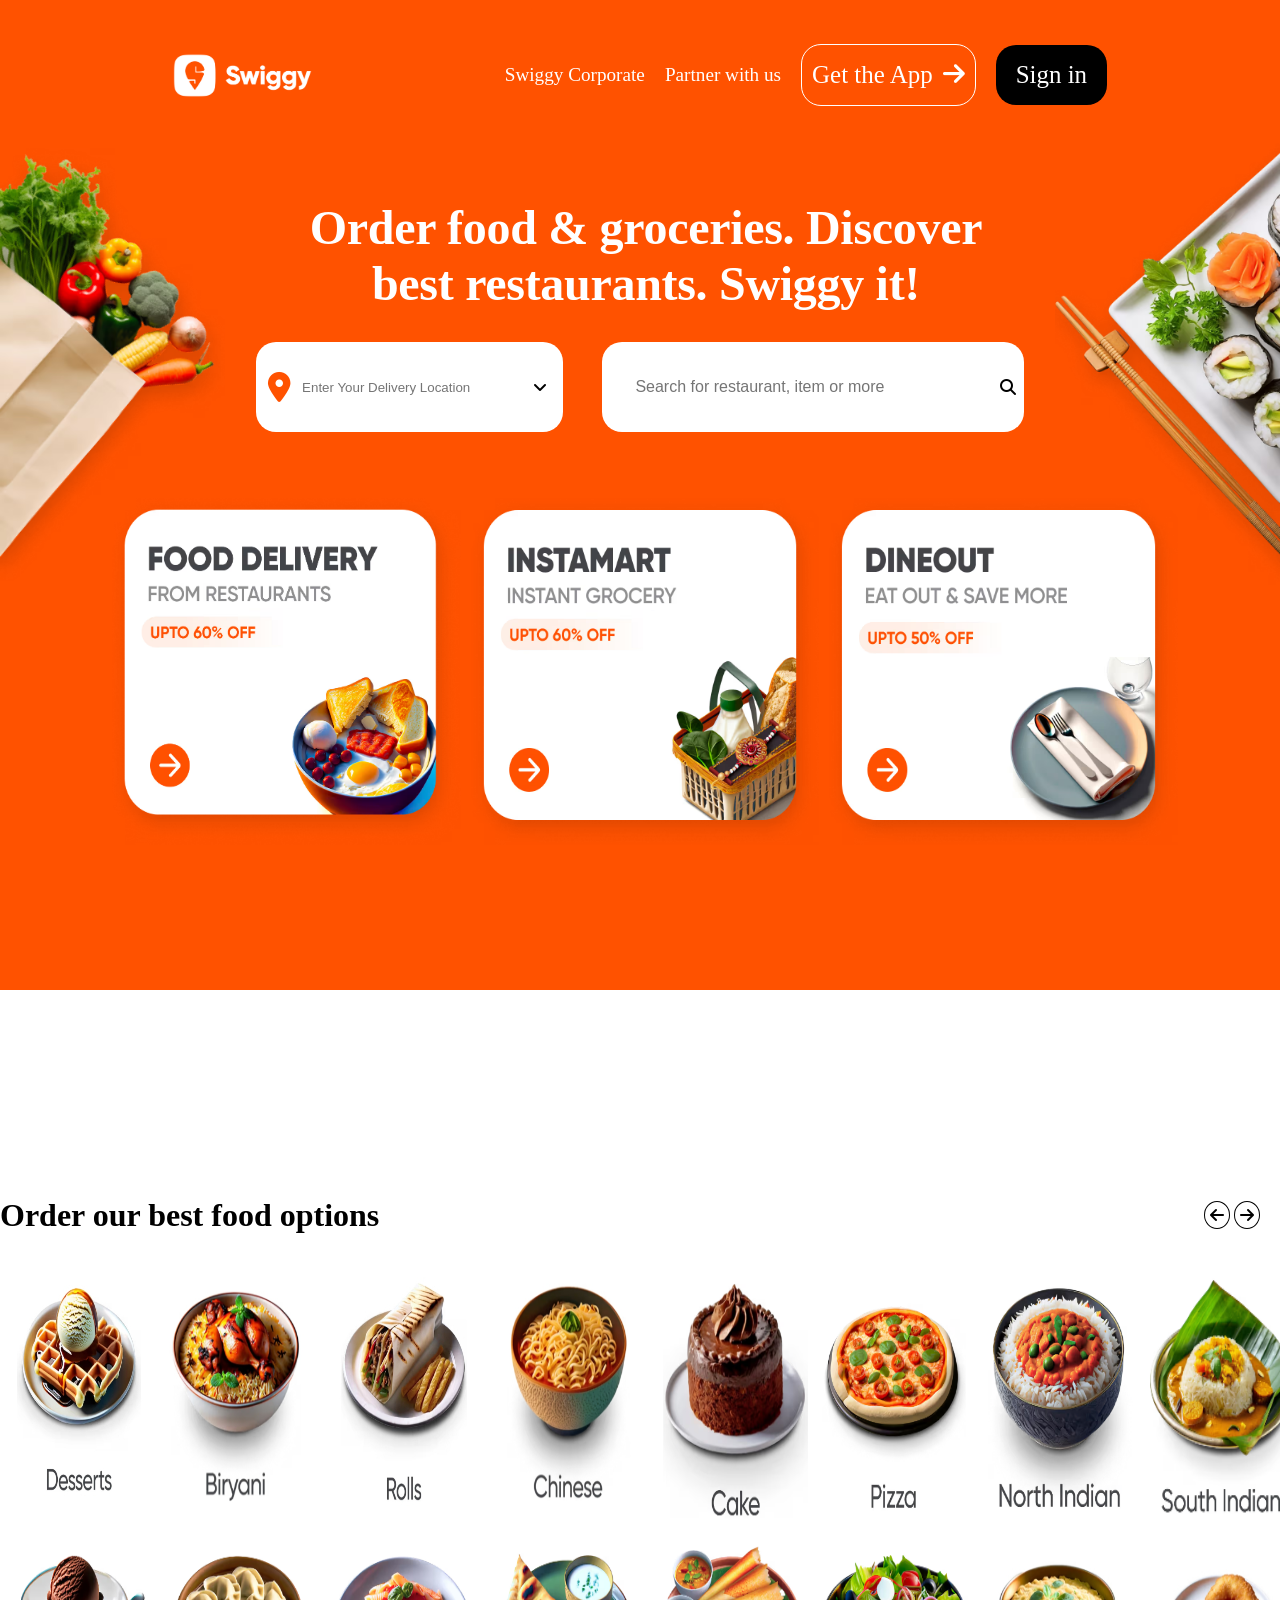
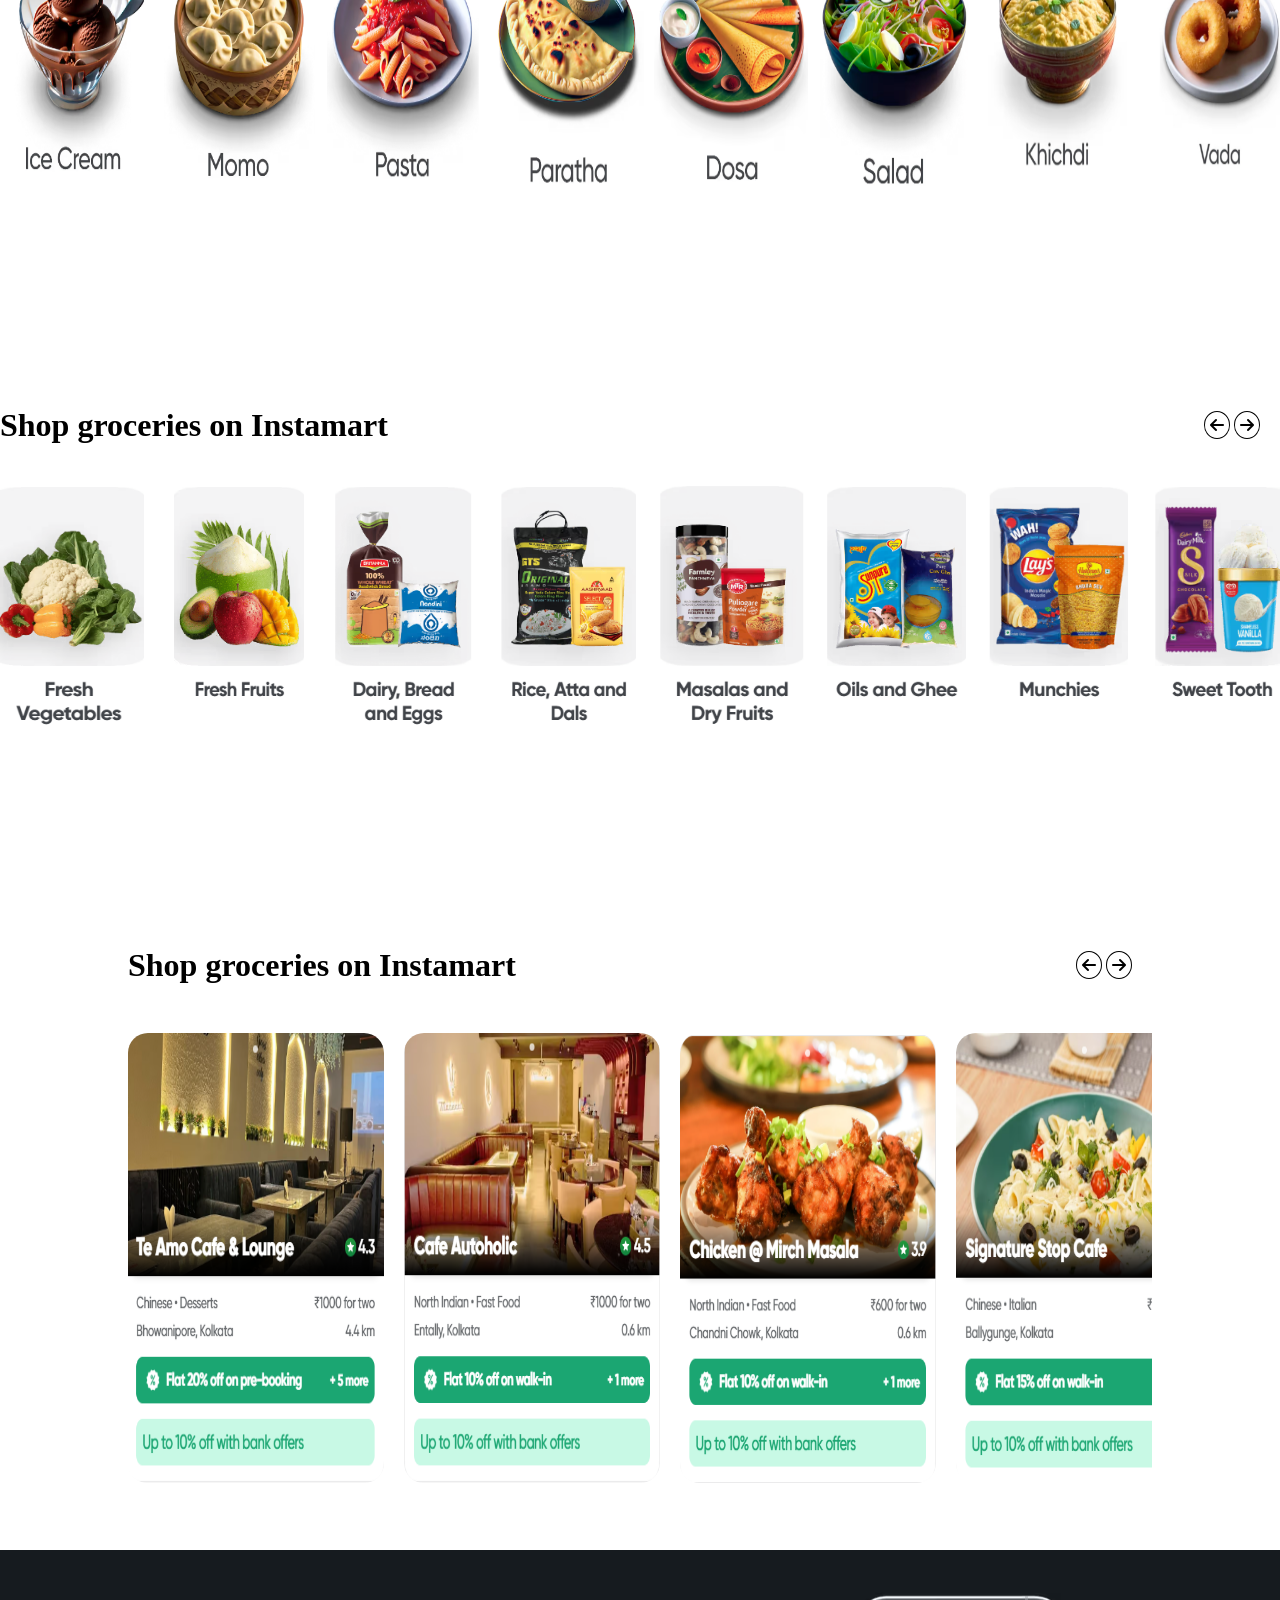
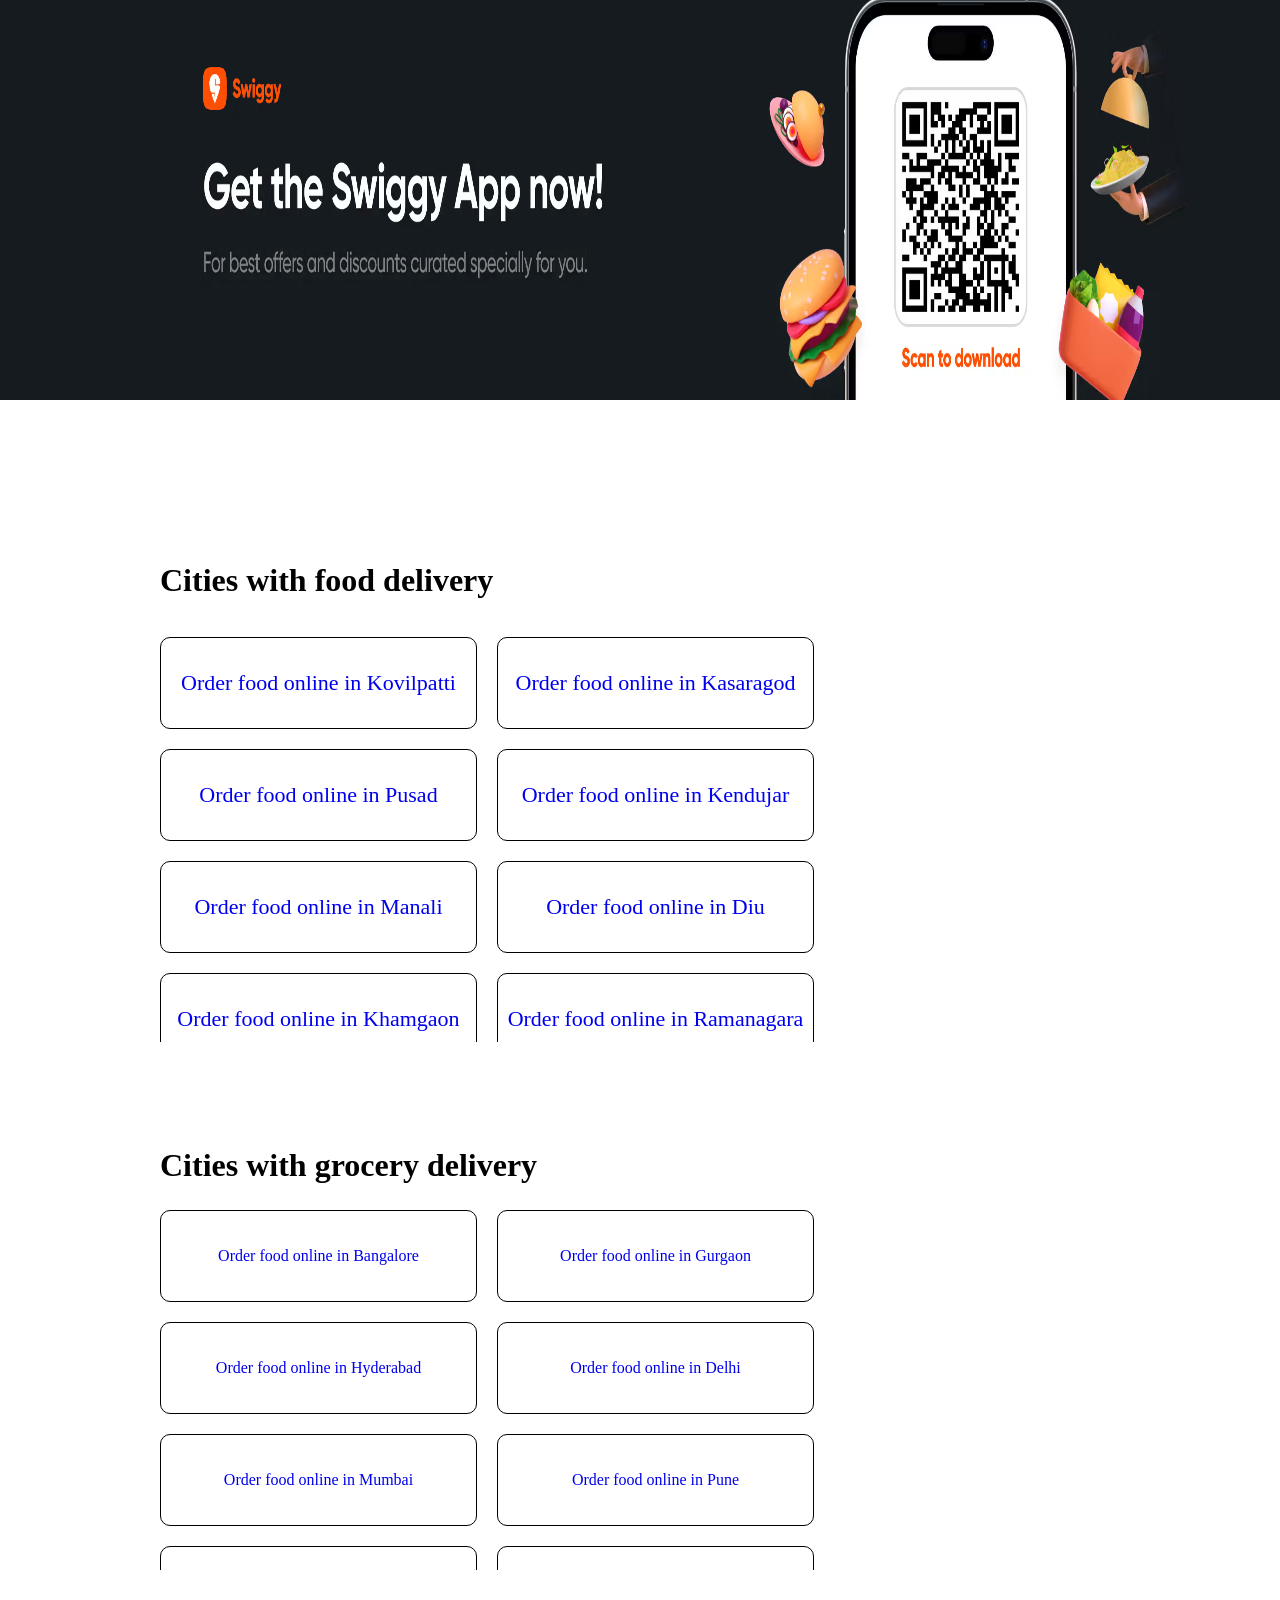
==== commit f6b1c04d: "news12  room" ====
--- a/index.html
+++ b/index.html
@@ -19,7 +19,7 @@
                     <img src="Image1/swiggy_logo_white.avif" alt="swiggy_logo">
                 </div>
                 <div class="index_nav_right">
-                    <a href="#Swiggy Corporate">Swiggy Corporate</a>
+                    <a href="newsroom.html">Swiggy Corporate</a>
                     <a href="#Partner with us">Partner with us</a>
                     <a href="" id="index_nav_right_left_1">Get the App <span id="index_nav_right_right_1"><i
                                 class="fa-solid fa-arrow-right"></i></span></a>
